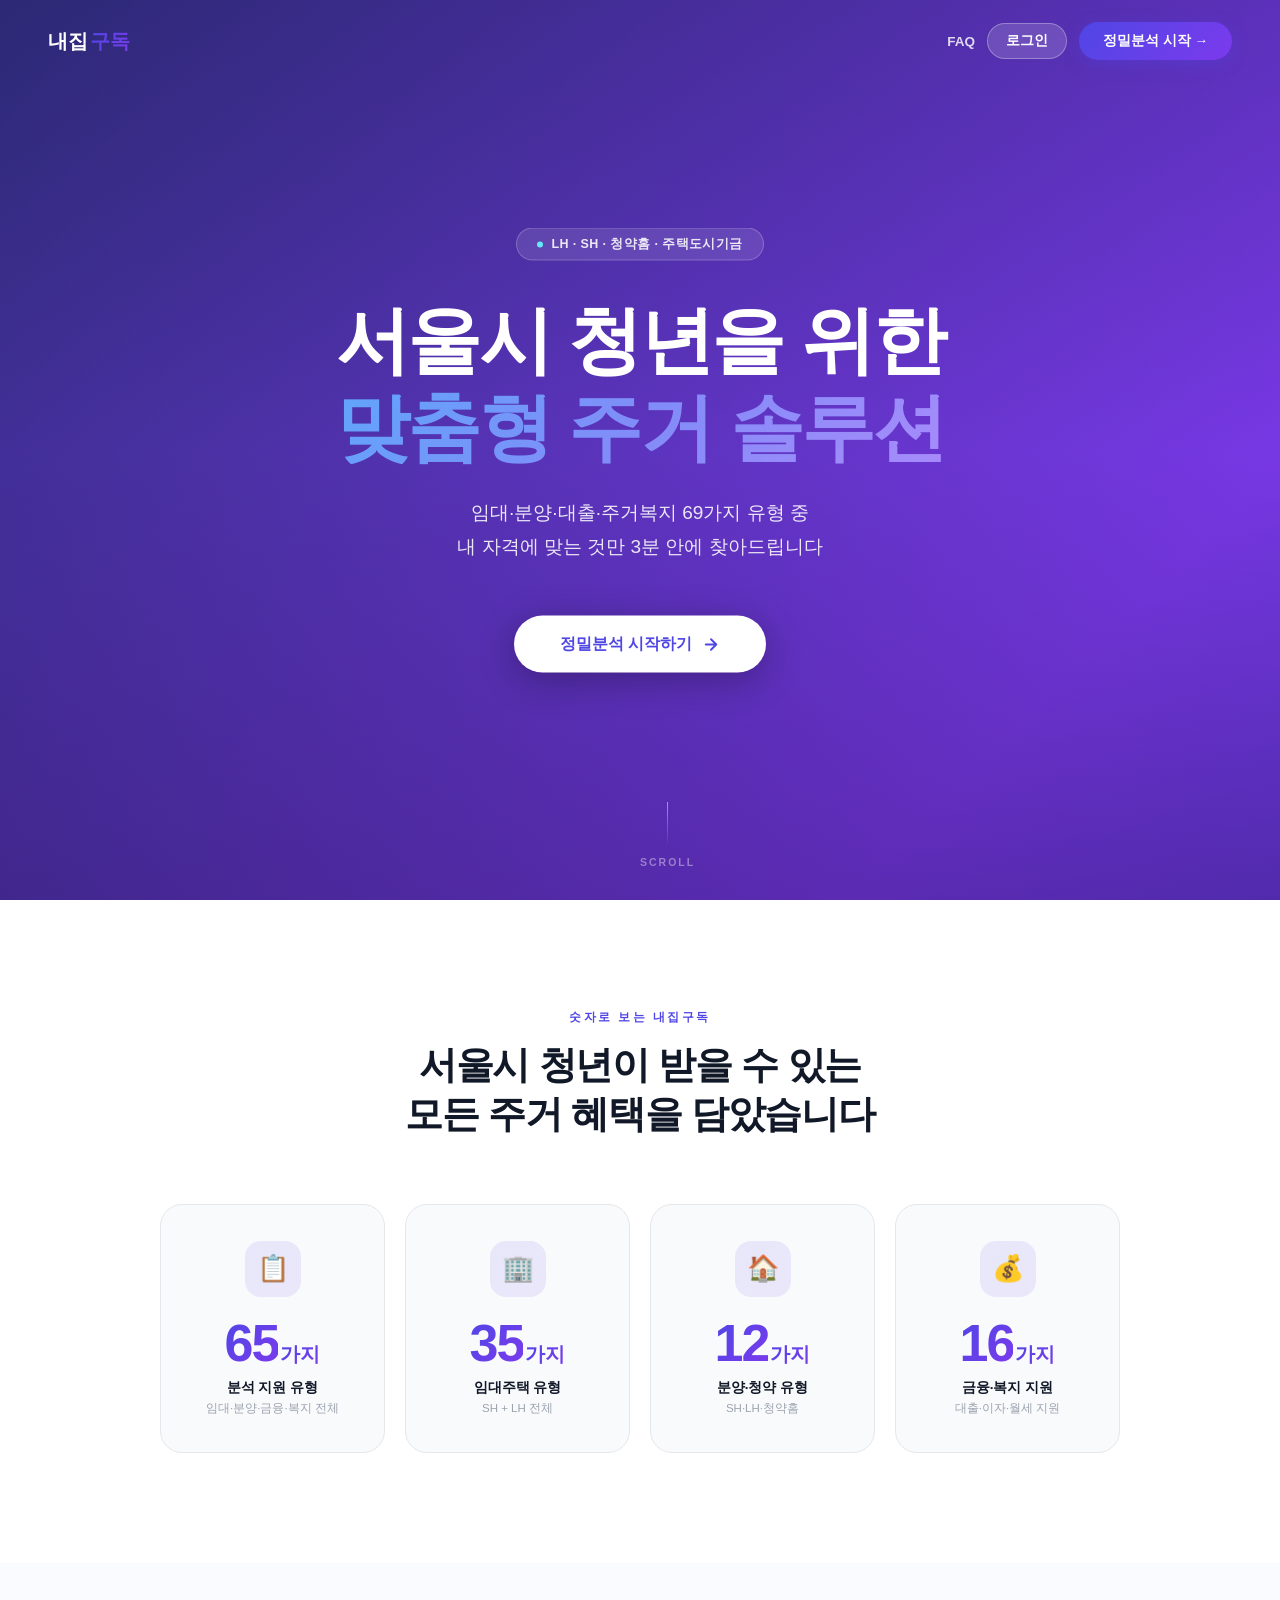
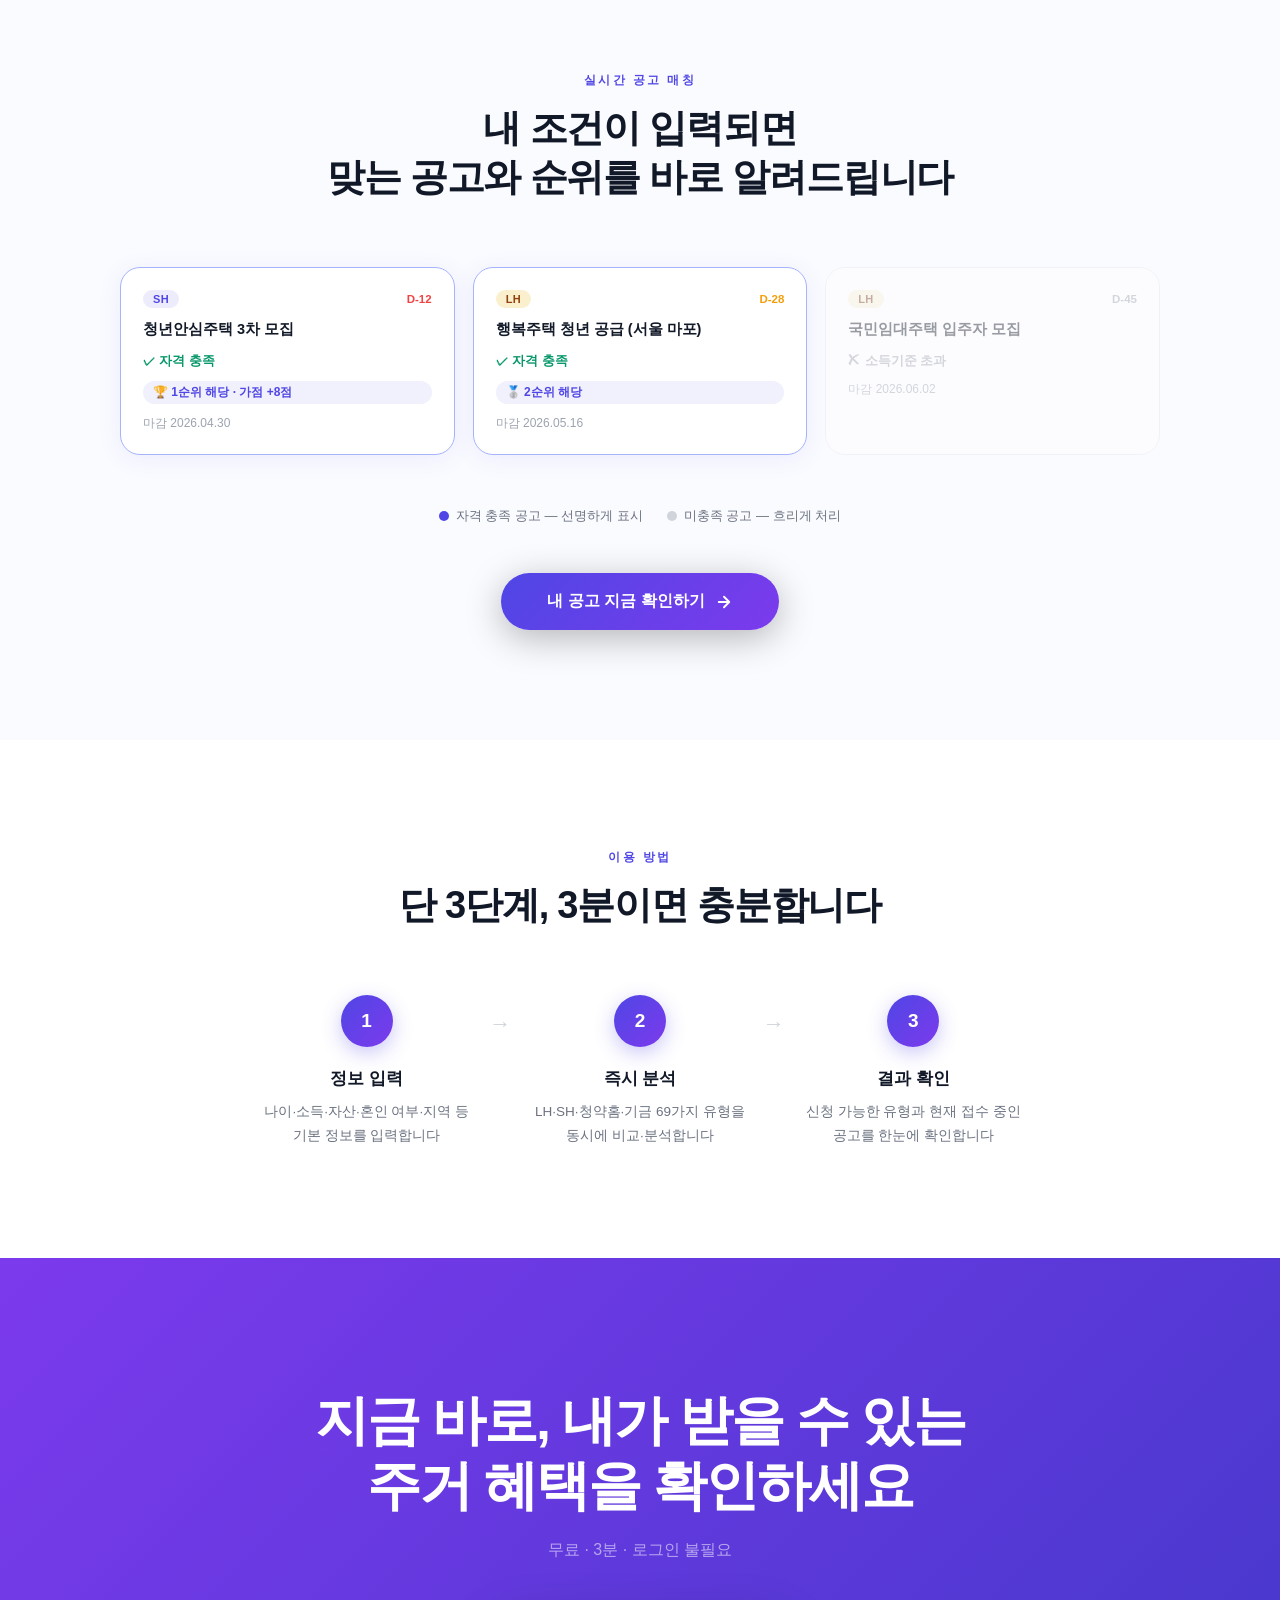
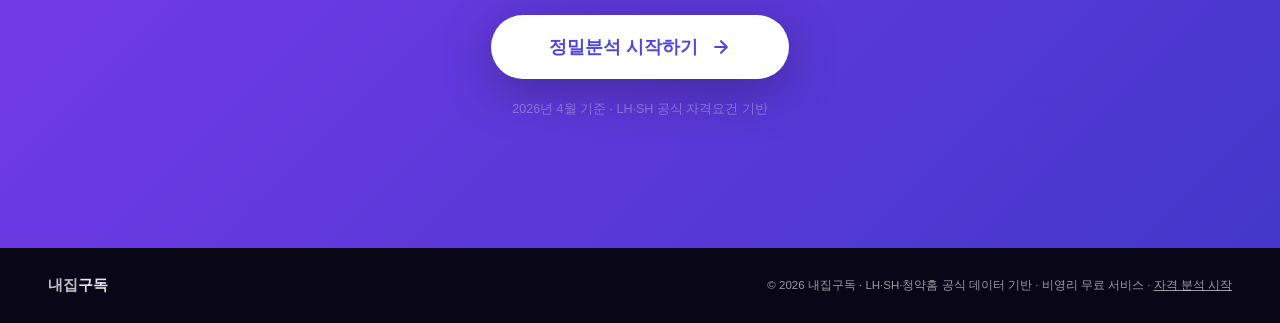
==== index.html @ df38b6e5 "fix: index.html 로그인 후 프로필 이동 제거 — 모달만 닫기 Co-Authored-By: Claude Sonnet 4.6 <noreply@anthropic.com>" ====
<!DOCTYPE html>
<html lang="ko">
<head>
<meta charset="UTF-8">
<meta name="viewport" content="width=device-width, initial-scale=1.0">

<!-- ── 기본 SEO ── -->
<title>내집구독 — 서울 청년 주거지원 통합 분석 플랫폼 | LH·SH·청약홈</title>
<meta name="description" content="서울·경기 2030 청년을 위한 주거지원 통합 플랫폼. LH·SH·청약홈·주택도시기금 임대주택·공공분양·대출·복지 69가지 유형 중 내 조건에 맞는 혜택을 3분 안에 찾아드립니다.">
<meta name="keywords" content="청년 주거지원, 서울 임대주택, LH 청약, SH 공사, 행복주택, 국민임대, 청년 전세대출, 주거복지, 공공분양, 청약홈, 주택도시기금, 서울시 청년, 2030 주거, 내집구독">
<meta name="robots" content="index, follow">
<meta name="author" content="내집구독">
<link rel="canonical" href="https://homesubscribe.org/">

<!-- ── 사이트 인증 ── -->
<meta name="google-site-verification" content="rqIhJzvhTUHAjP7r3ooQbsgmkX-qnbpNbNu55FXmaFE" />
<meta name="naver-site-verification" content="0860dc1b8c7a39784fc266b57abdaec81a8f3e7d" />

<!-- ── Open Graph (Facebook·카카오·링크 미리보기) ── -->
<meta property="og:type" content="website">
<meta property="og:site_name" content="내집구독">
<meta property="og:locale" content="ko_KR">
<meta property="og:url" content="https://homesubscribe.org/">
<meta property="og:title" content="내집구독 — 서울 청년 주거지원 통합 분석 플랫폼">
<meta property="og:description" content="LH·SH·청약홈·주택도시기금 69가지 주거혜택 중 내 자격에 맞는 것만 3분 안에. 임대주택·공공분양·전세대출·주거복지 전부 커버.">
<meta property="og:image" content="https://homesubscribe.org/assets/og-image.png">
<meta property="og:image:width" content="1200">
<meta property="og:image:height" content="630">
<meta property="og:image:alt" content="내집구독 — 서울 청년 맞춤형 주거지원 분석 플랫폼">

<!-- ── Twitter Card ── -->
<meta name="twitter:card" content="summary_large_image">
<meta name="twitter:title" content="내집구독 — 서울 청년 주거지원 통합 분석">
<meta name="twitter:description" content="LH·SH·청약홈 69가지 주거혜택 중 내 조건에 맞는 것만 3분 안에 찾아드립니다.">
<meta name="twitter:image" content="https://homesubscribe.org/assets/og-image.png">

<!-- ── 구조화 데이터 (JSON-LD) ── -->
<script type="application/ld+json">
{
  "@context": "https://schema.org",
  "@graph": [
    {
      "@type": "WebSite",
      "@id": "https://homesubscribe.org/#website",
      "url": "https://homesubscribe.org/",
      "name": "내집구독",
      "description": "서울·경기 2030 청년을 위한 주거지원 통합 분석 플랫폼",
      "inLanguage": "ko-KR",
      "potentialAction": {
        "@type": "SearchAction",
        "target": {
          "@type": "EntryPoint",
          "urlTemplate": "https://homesubscribe.org/details.html"
        },
        "query-input": "내 조건 입력"
      }
    },
    {
      "@type": "WebPage",
      "@id": "https://homesubscribe.org/#webpage",
      "url": "https://homesubscribe.org/",
      "name": "내집구독 — 서울 청년 주거지원 통합 분석 플랫폼",
      "description": "서울·경기 2030 청년을 위한 주거지원 통합 플랫폼. LH·SH·청약홈·주택도시기금 69가지 유형 중 내 조건에 맞는 혜택을 3분 안에.",
      "inLanguage": "ko-KR",
      "isPartOf": { "@id": "https://homesubscribe.org/#website" },
      "breadcrumb": {
        "@type": "BreadcrumbList",
        "itemListElement": [
          { "@type": "ListItem", "position": 1, "name": "홈", "item": "https://homesubscribe.org/" }
        ]
      }
    },
    {
      "@type": "SoftwareApplication",
      "name": "내집구독",
      "applicationCategory": "FinanceApplication",
      "operatingSystem": "Web",
      "url": "https://homesubscribe.org/",
      "description": "서울·경기 청년 맞춤형 주거지원 통합 분석 서비스. LH·SH·청약홈·주택도시기금 임대주택·공공분양·전세대출·주거복지 69가지 유형 자격 자동 판단.",
      "offers": { "@type": "Offer", "price": "0", "priceCurrency": "KRW" },
      "inLanguage": "ko-KR"
    },
    {
      "@type": "Organization",
      "@id": "https://homesubscribe.org/#organization",
      "name": "내집구독",
      "url": "https://homesubscribe.org/",
      "logo": "https://homesubscribe.org/favicon.svg",
      "description": "서울·경기 2030 청년을 위한 주거지원 통합 분석 플랫폼. LH·SH공사·청약홈·주택도시기금의 임대주택·공공분양·전세대출·주거복지 69가지 유형 자격을 무료로 분석.",
      "areaServed": [
        { "@type": "City", "name": "서울특별시" },
        { "@type": "AdministrativeArea", "name": "경기도" }
      ],
      "knowsAbout": [
        "청년 임대주택", "행복주택", "국민임대주택", "청년안심주택",
        "LH 청약", "SH 임대", "청년 전세대출", "주거복지", "공공분양",
        "청약홈", "주택도시기금", "서울시 청년 주거", "2030 주거지원"
      ],
      "sameAs": [
        "https://homesubscribe.org"
      ]
    },
    {
      "@type": "FAQPage",
      "mainEntity": [
        {
          "@type": "Question",
          "name": "내집구독은 어떤 서비스인가요?",
          "acceptedAnswer": {
            "@type": "Answer",
            "text": "내집구독(homesubscribe.org)은 서울·경기 2030 청년을 위한 주거지원 통합 분석 플랫폼입니다. LH·SH공사·청약홈·주택도시기금의 임대주택·공공분양·전세대출·주거복지 69가지 유형 중 나이·거주지·소득·자산을 입력하면 내가 신청 가능한 유형과 순위를 3분 안에 무료로 분석해 줍니다."
          }
        },
        {
          "@type": "Question",
          "name": "서울 청년이 신청할 수 있는 임대주택 종류는?",
          "acceptedAnswer": {
            "@type": "Answer",
            "text": "서울 청년이 신청할 수 있는 임대주택은 SH공사 약 15종(청년안심주택·행복주택·장기전세 등)과 LH 약 20종(행복주택·청년매입임대·국민임대·든든전세주택 등)이 있습니다. 내집구독에서 본인 조건을 입력하면 신청 가능한 유형을 자동으로 확인할 수 있습니다."
          }
        },
        {
          "@type": "Question",
          "name": "행복주택 청년 자격 조건은?",
          "acceptedAnswer": {
            "@type": "Answer",
            "text": "행복주택 청년 자격: 만 19~39세 무주택자, 소득 도시근로자 월평균소득 100% 이하(1인 458만원, 2026년 기준), 자산 총자산 2억 5,100만원·자동차 4,542만원 이하. LH는 전국 무주택자, SH는 서울 거주 필수. 대학생은 자산 1억 800만원 이하(자동차 소유 불가) 별도 기준 적용."
          }
        },
        {
          "@type": "Question",
          "name": "LH와 SH공사의 차이는 무엇인가요?",
          "acceptedAnswer": {
            "@type": "Answer",
            "text": "LH(한국토지주택공사)는 국토교통부 산하 전국 공급 기관으로 거주지 제한이 없고, SH공사(서울주택도시공사)는 서울시 산하로 서울 거주 요건이 필수입니다. LH 콜센터 1600-1004(apply.lh.or.kr), SH 콜센터 1600-3456(i-sh.co.kr)."
          }
        },
        {
          "@type": "Question",
          "name": "청년 전세대출 종류와 조건은?",
          "acceptedAnswer": {
            "@type": "Answer",
            "text": "주요 청년 전세대출: ① 청년전용 버팀목전세자금(만 19~34세, 연소득 5,000만원 이하, 최대 2억원, 연 1.5~2.1%) ② 중소기업취업청년 전월세보증금대출(중소·중견기업 재직자, 최대 1억원, 연 1.2%) ③ 청년보증부월세대출(월세 최대 70만원 지원). 신청: 주택도시기금(nhuf.molit.go.kr)."
          }
        },
        {
          "@type": "Question",
          "name": "임대주택 소득 기준은 어떻게 되나요?",
          "acceptedAnswer": {
            "@type": "Answer",
            "text": "2026년 도시근로자 월평균소득 100% 기준: 1인 458만원, 2인 645만원, 3인 817만원, 4인 880만원. 행복주택 청년은 100% 이하, 국민임대 1순위는 70%(1인 321만원) 이하. 통합공공임대는 기준 중위소득 적용(1인 256만원, 2인 420만원)."
          }
        }
      ]
    }
  ]
}
</script>

<link rel="icon" type="image/svg+xml" href="favicon.svg">
<!-- ── 성능 힌트 ── -->
<link rel="preload" as="video" href="assets/videos/hero_mobile.mp4" type="video/mp4">
<link rel="prefetch" href="./details.html">
<style>
*, *::before, *::after { box-sizing: border-box; margin: 0; padding: 0; }
:root {
  --primary: #4f46e5;
  --purple: #7c3aed;
  --text: #111827;
  --text2: #6b7280;
  --text3: #9ca3af;
  --bg: #ffffff;
  --bg2: #f8fafc;
  --border: #e5e7eb;
}
html { scroll-behavior: smooth; }
body {
  font-family: 'Apple SD Gothic Neo', -apple-system, 'Noto Sans KR', sans-serif;
  color: var(--text);
  background: var(--bg);
  overflow-x: hidden;
}

/* ══ NAV ══ */
#nav {
  position: fixed; top: 0; left: 0; right: 0; z-index: 100;
  display: flex; justify-content: space-between; align-items: center;
  padding: 22px 48px;
  transition: background .35s, box-shadow .35s;
}
#nav.scrolled {
  background: rgba(255,255,255,.93);
  backdrop-filter: blur(18px);
  box-shadow: 0 1px 0 rgba(0,0,0,.07);
}
.nav-logo {
  font-size: 20px; font-weight: 900; text-decoration: none;
  display: flex; align-items: center; gap: 2px;
  transition: color .35s;
}
#nav:not(.scrolled) .nav-logo { color: #fff; }
#nav.scrolled .nav-logo { color: var(--text); }
.nav-logo em {
  font-style: normal;
  background: linear-gradient(135deg, var(--primary), var(--purple));
  -webkit-background-clip: text; background-clip: text; -webkit-text-fill-color: transparent;
}
.nav-cta {
  padding: 10px 24px;
  background: linear-gradient(135deg, var(--primary), var(--purple));
  color: #fff; border-radius: 100px;
  font-size: 13.5px; font-weight: 700; text-decoration: none;
  transition: opacity .2s, transform .2s;
  box-shadow: 0 4px 16px rgba(79,70,229,.35);
}
.nav-cta:hover { opacity: .88; transform: translateY(-1px); }
#nav:not(.scrolled) #nav-faq { color: rgba(255,255,255,.82); }
#nav:not(.scrolled) #nav-faq:hover { color: #fff; }
#nav.scrolled #nav-faq { color: var(--text2); }
#nav.scrolled #nav-faq:hover { color: var(--primary); }
#nav.scrolled #nav-auth-btn,
#nav.scrolled #nav-profile-link {
  background: #ede9fe !important; color: #4f46e5 !important;
  border-color: transparent !important;
}
@media(max-width:640px) { #nav { padding: 16px 20px; } #nav-faq { display: none; } }

/* ══ S1 HERO ══ */
#hero {
  position: relative;
  height: 100vh;
  overflow: hidden;
}
.hero-bg {
  position: absolute; inset: 0; z-index: 0;
  background: linear-gradient(-45deg, #0f0c29, #302b63, #1e1b4b, #4338ca, #7c3aed, #312e81);
  background-size: 400% 400%;
  animation: gradMove 16s ease infinite;
}
@keyframes gradMove {
  0%   { background-position: 0% 50%; }
  50%  { background-position: 100% 50%; }
  100% { background-position: 0% 50%; }
}
.hero-video {
  position: absolute; inset: 0; z-index: 1;
  width: 100%; height: 100%; object-fit: cover;
  opacity: 0.88;
}
.hero-overlay {
  position: absolute; inset: 0; z-index: 2;
  background: linear-gradient(to bottom,
    rgba(6,4,28,.12) 0%,
    rgba(6,4,28,.04) 50%,
    rgba(6,4,28,.28) 100%);
}
.hero-content {
  position: absolute;
  top: 50%; left: 50%;
  transform: translate(-50%, -50%);
  z-index: 3;
  max-width: 880px; width: 100%; padding: 0 24px;
  text-align: center;
}
.hero-eyebrow {
  display: inline-flex; align-items: center; gap: 8px;
  padding: 7px 20px; margin-bottom: 36px;
  background: rgba(255,255,255,.11);
  border: 1px solid rgba(255,255,255,.22);
  border-radius: 100px;
  font-size: 12.5px; font-weight: 700;
  color: rgba(255,255,255,.88); letter-spacing: .4px;
  animation: fadeUp .65s ease .2s both;
}
.eyebrow-dot {
  width: 6px; height: 6px; border-radius: 50%; background: #67e8f9;
  animation: dotPulse 2s ease-in-out infinite;
}
@keyframes dotPulse {
  0%,100%{opacity:1;transform:scale(1)} 50%{opacity:.35;transform:scale(.55)}
}
.hero-title {
  font-size: clamp(38px, 6.5vw, 74px);
  font-weight: 900; letter-spacing: -2.5px; line-height: 1.18;
  color: #fff; margin-bottom: 24px;
  word-break: keep-all;
}
.hero-title .hl {
  background: linear-gradient(135deg, #60a5fa, #818cf8, #a78bfa);
  -webkit-background-clip: text; background-clip: text; -webkit-text-fill-color: transparent;
}
.hero-sub {
  font-size: clamp(15px, 2vw, 19px);
  color: rgba(255,255,255,.88); line-height: 1.8;
  margin-bottom: 52px; word-break: keep-all;
  width: 100%; text-align: center;
}
.hero-btns {
  display: flex; align-items: center; justify-content: center; gap: 14px; flex-wrap: wrap;
}
.hero-eyebrow { animation: fadeUp .65s ease .1s both; }
.hero-title   { animation: fadeUp .8s ease .3s both; }
.hero-sub     { animation: fadeUp .8s ease .55s both; }
.hero-btns    { animation: fadeUp .7s ease .8s both; }
.hero-btn-main {
  display: inline-flex; align-items: center; gap: 10px;
  padding: 18px 46px;
  background: #fff; color: var(--primary);
  font-size: 16px; font-weight: 800;
  border-radius: 100px; text-decoration: none;
  box-shadow: 0 8px 36px rgba(0,0,0,.28);
  transition: transform .22s, box-shadow .22s;
}
.hero-btn-main:hover { transform: translateY(-3px); box-shadow: 0 18px 52px rgba(0,0,0,.32); }
.hero-btn-main svg { transition: transform .22s; }
.hero-btn-main:hover svg { transform: translateX(4px); }
.hero-scroll-hint {
  position: absolute; bottom: 32px; left: 50%; transform: translateX(-50%);
  display: flex; flex-direction: column; align-items: center; gap: 10px;
  z-index: 3; color: rgba(255,255,255,.4);
  font-size: 10.5px; font-weight: 700; letter-spacing: 2px; text-transform: uppercase;
  animation: fadeUp .6s ease 1.3s both;
}
.scroll-bar {
  width: 1.5px; height: 44px;
  background: linear-gradient(to bottom, rgba(255,255,255,.5), transparent);
  animation: scrollAnim 2.2s ease-in-out infinite;
}
@keyframes scrollAnim {
  0%,100%{transform:scaleY(0);transform-origin:top;opacity:0}
  30%{opacity:1}
  70%{transform:scaleY(1);transform-origin:top}
  100%{transform:scaleY(0);transform-origin:bottom}
}
@keyframes fadeUp {
  from { opacity: 0; transform: translateY(26px); }
  to   { opacity: 1; transform: translateY(0); }
}

/* ══ S2 STATS ══ */
#stats {
  padding: 110px 24px;
  background: var(--bg);
  text-align: center;
}
.sec-eyebrow {
  font-size: 11.5px; font-weight: 800; letter-spacing: 2.5px;
  text-transform: uppercase; color: var(--primary); margin-bottom: 16px;
}
.sec-title {
  font-size: clamp(24px, 3.5vw, 38px);
  font-weight: 900; letter-spacing: -1.2px;
  color: var(--text); line-height: 1.3;
  margin-bottom: 64px; word-break: keep-all;
}
.stats-grid {
  display: grid; grid-template-columns: repeat(4, 1fr);
  gap: 20px; max-width: 960px; margin: 0 auto;
}
@media(max-width:760px) { .stats-grid { grid-template-columns: repeat(2,1fr); } }
@media(max-width:400px) { .stats-grid { grid-template-columns: 1fr; } }
.stat-card {
  background: var(--bg2); border: 1.5px solid var(--border);
  border-radius: 22px; padding: 36px 20px;
  transition: transform .22s, box-shadow .22s, border-color .22s;
}
.stat-icon {
  width: 56px; height: 56px; border-radius: 16px; margin: 0 auto 20px;
  display: flex; align-items: center; justify-content: center;
  font-size: 26px;
  background: linear-gradient(135deg, rgba(79,70,229,.1), rgba(124,58,237,.1));
}
.stat-card:hover {
  transform: translateY(-5px);
  box-shadow: 0 14px 44px rgba(79,70,229,.12);
  border-color: #a5b4fc;
}
.stat-num {
  display: flex; align-items: baseline; justify-content: center; gap: 2px;
  margin-bottom: 10px;
}
.count-val {
  font-size: 52px; font-weight: 900; letter-spacing: -2px; line-height: 1;
  background: linear-gradient(135deg, var(--primary), var(--purple));
  -webkit-background-clip: text; background-clip: text; -webkit-text-fill-color: transparent;
}
.count-unit {
  font-size: 20px; font-weight: 900;
  background: linear-gradient(135deg, var(--primary), var(--purple));
  -webkit-background-clip: text; background-clip: text; -webkit-text-fill-color: transparent;
}
.stat-label { font-size: 13.5px; font-weight: 700; color: var(--text); margin-bottom: 4px; }
.stat-sub { font-size: 11.5px; color: var(--text3); }

/* ══ S3 FEATURES ══ */
#features {
  padding: 110px 24px;
  background: #fafbff;
}
.sec-inner { max-width: 1040px; margin: 0 auto; }
.sec-header { text-align: center; margin-bottom: 64px; }
/* ══ S3 공고매칭 ══ */
.match-grid {
  display: grid; grid-template-columns: repeat(3,1fr);
  gap: 18px; max-width: 1040px; margin: 0 auto 52px;
}
@media(max-width:860px) { .match-grid { grid-template-columns: repeat(2,1fr); } }
@media(max-width:520px) { .match-grid { grid-template-columns: 1fr; } }
.match-card {
  background: #fff; border: 1.5px solid var(--border);
  border-radius: 20px; padding: 22px;
  display: flex; flex-direction: column; gap: 11px;
  transition: transform .22s, box-shadow .22s;
}
.match-card.eligible {
  border-color: #a5b4fc;
  box-shadow: 0 4px 24px rgba(79,70,229,.08);
}
.match-card.ineligible {
  opacity: 0.42; filter: grayscale(0.3);
}
.match-head {
  display: flex; align-items: center; justify-content: space-between;
}
.match-inst {
  font-size: 11px; font-weight: 800; padding: 3px 10px;
  border-radius: 100px; letter-spacing: .3px;
}
.inst-sh { background: rgba(79,70,229,.1); color: var(--primary); }
.inst-lh { background: rgba(234,179,8,.2); color: #92400e; }
.match-dday {
  font-size: 11.5px; font-weight: 700; color: #ef4444;
}
.match-title {
  font-size: 14.5px; font-weight: 700; color: var(--text);
  line-height: 1.5; word-break: keep-all;
}
.match-result {
  display: flex; align-items: center; gap: 6px;
  font-size: 12.5px; font-weight: 700; margin-top: 2px;
}
.match-result.ok  { color: #059669; }
.match-result.no  { color: #9ca3af; }
.match-rank {
  display: inline-flex; align-items: center; gap: 5px;
  font-size: 12px; font-weight: 700;
  background: rgba(79,70,229,.08); color: var(--primary);
  border-radius: 100px; padding: 3px 10px;
}
.match-date { font-size: 12px; color: var(--text3); }
.match-caption {
  max-width: 1040px; margin: 0 auto 48px;
  display: flex; gap: 24px; justify-content: center; flex-wrap: wrap;
}
.match-caption-item {
  display: flex; align-items: center; gap: 7px;
  font-size: 13px; color: var(--text2);
}
.cap-dot { width: 10px; height: 10px; border-radius: 50%; }

/* ══ S4 HOW ══ */
#how { padding: 110px 24px; background: var(--bg); }
.how-steps {
  display: grid; grid-template-columns: repeat(3,1fr);
  gap: 0; max-width: 820px; margin: 0 auto;
}
@media(max-width:600px) { .how-steps { grid-template-columns: 1fr; gap: 36px; } }
.how-step { text-align: center; padding: 0 28px; position: relative; }
.how-step:not(:last-child)::after {
  content: '→'; position: absolute; right: -8px; top: 16px;
  font-size: 22px; color: #d1d5db;
}
@media(max-width:600px) { .how-step::after { display: none; } }
.how-num {
  width: 52px; height: 52px; border-radius: 50%;
  background: linear-gradient(135deg, var(--primary), var(--purple));
  color: #fff; font-size: 19px; font-weight: 900;
  display: flex; align-items: center; justify-content: center;
  margin: 0 auto 20px;
  box-shadow: 0 6px 20px rgba(79,70,229,.3);
}
.how-title { font-size: 17px; font-weight: 800; color: var(--text); margin-bottom: 10px; }
.how-desc { font-size: 13.5px; color: var(--text2); line-height: 1.8; word-break: keep-all; }

/* ══ S5 CTA ══ */
#cta {
  padding: 130px 24px;
  background: linear-gradient(-45deg, #0f0c29, #302b63, #4338ca, #7c3aed);
  background-size: 300% 300%;
  animation: gradMove 12s ease infinite;
  text-align: center;
}
.cta-title {
  font-size: clamp(28px, 5vw, 54px);
  font-weight: 900; letter-spacing: -2px; line-height: 1.2;
  color: #fff; margin-bottom: 18px; word-break: keep-all;
}
.cta-sub {
  font-size: 16px; color: rgba(255,255,255,.55);
  margin-bottom: 52px; line-height: 1.7;
}
.cta-btn {
  display: inline-flex; align-items: center; gap: 12px;
  padding: 20px 58px;
  background: #fff; color: var(--primary);
  font-size: 18px; font-weight: 800;
  border-radius: 100px; text-decoration: none;
  box-shadow: 0 12px 52px rgba(0,0,0,.28);
  transition: transform .22s, box-shadow .22s;
}
.cta-btn:hover { transform: translateY(-4px); box-shadow: 0 22px 68px rgba(0,0,0,.32); }
.cta-btn svg { transition: transform .22s; }
.cta-btn:hover svg { transform: translateX(4px); }
.cta-note { margin-top: 22px; font-size: 12.5px; color: rgba(255,255,255,.3); }

/* ══ FOOTER ══ */
#footer {
  padding: 28px 48px;
  background: #080617;
  display: flex; justify-content: space-between; align-items: center;
  flex-wrap: wrap; gap: 10px;
}
@media(max-width:640px) { #footer { padding: 24px 20px; flex-direction: column; align-items: flex-start; } }
.footer-logo { font-size: 15px; font-weight: 900; color: rgba(255,255,255,.75); }
.footer-logo em { font-style: normal; color: rgba(255,255,255,.9); }
.footer-note { font-size: 11.5px; color: rgba(255,255,255,.6); }

/* ══ SCROLL ANIMATION ══ */
.anim {
  opacity: 0; transform: translateY(30px);
  transition: opacity .75s ease, transform .75s ease;
}
.anim.d1 { transition-delay: .08s; }
.anim.d2 { transition-delay: .18s; }
.anim.d3 { transition-delay: .28s; }
.anim.d4 { transition-delay: .38s; }
.anim.show { opacity: 1; transform: translateY(0); }
</style>
<!-- ── Google Analytics ── -->
<script async src="https://www.googletagmanager.com/gtag/js?id=G-F0C83JFCH3"></script>
<script>
  window.dataLayer = window.dataLayer || [];
  function gtag(){dataLayer.push(arguments);}
  gtag('js', new Date());
  gtag('config', 'G-F0C83JFCH3');
</script>
</head>
<body>

<!-- NJG Auth (인라인) -->
<script>
(function(){
const SB_URL='https://ajgurlfgifvicvxsxzqh.supabase.co';
const SB_KEY='sb_publishable_VWYME33r2PPoiBgyA5Zsxw_6bW7Hh_5';
const SESSION_KEY='njg_auth_session';
function _saveSession(s){if(s)localStorage.setItem(SESSION_KEY,JSON.stringify(s));else localStorage.removeItem(SESSION_KEY);}
function _loadSession(){try{return JSON.parse(localStorage.getItem(SESSION_KEY));}catch{return null;}}
function _headers(token){const h={'Content-Type':'application/json','apikey':SB_KEY};h['Authorization']='Bearer '+(token||SB_KEY);return h;}
const _listeners=[];
function _notify(user){_listeners.forEach(fn=>{try{fn('SIGNED_'+(user?'IN':'OUT'),user);}catch(e){}});}
async function _refreshToken(refresh_token){
  try{
    const res=await fetch(`${SB_URL}/auth/v1/token?grant_type=refresh_token`,{method:'POST',headers:_headers(),body:JSON.stringify({refresh_token})});
    if(!res.ok){_saveSession(null);return null;}
    const data=await res.json();
    const session={...data,expires_at:Math.floor(Date.now()/1000)+(data.expires_in||3600)};
    _saveSession(session);return session;
  }catch{_saveSession(null);return null;}
}
async function authGetUser(){
  let session=_loadSession();
  if(!session?.access_token)return null;
  const now=Math.floor(Date.now()/1000);
  if(session.expires_at&&session.expires_at-60<now){
    if(session.refresh_token){session=await _refreshToken(session.refresh_token);if(!session)return null;}
    else{_saveSession(null);return null;}
  }
  return session.user||null;
}
async function authSignUp(email,password){
  const res=await fetch(`${SB_URL}/auth/v1/signup`,{method:'POST',headers:_headers(),body:JSON.stringify({email,password,options:{emailRedirectTo:'https://homesubscribe.org/profile.html'}})});
  const data=await res.json();
  if(!res.ok)throw new Error(data.msg||data.message||'회원가입 실패');
  if(data.access_token){const session={...data,expires_at:Math.floor(Date.now()/1000)+(data.expires_in||3600)};_saveSession(session);_notify(session.user);}
  return data;
}
async function authSignIn(email,password){
  const res=await fetch(`${SB_URL}/auth/v1/token?grant_type=password`,{method:'POST',headers:_headers(),body:JSON.stringify({email,password})});
  const data=await res.json();
  if(!res.ok)throw new Error(data.error_description||data.msg||'로그인 실패');
  const session={...data,expires_at:Math.floor(Date.now()/1000)+(data.expires_in||3600)};
  _saveSession(session);_notify(session.user);return data;
}
async function authSignOut(){
  const session=_loadSession();
  if(session?.access_token){await fetch(`${SB_URL}/auth/v1/logout`,{method:'POST',headers:_headers(session.access_token)}).catch(()=>{});}
  _saveSession(null);_notify(null);
}
function authOnChange(callback){
  _listeners.push(callback);
  authGetUser().then(user=>{try{callback('INITIAL_SESSION',user);}catch(e){}});
}
async function saveConditions(conditions){
  const user=await authGetUser();if(!user)return null;
  const session=_loadSession();
  const res=await fetch(`${SB_URL}/rest/v1/user_conditions?on_conflict=user_id`,{method:'POST',headers:{..._headers(session.access_token),'Prefer':'resolution=merge-duplicates,return=representation'},body:JSON.stringify({user_id:user.id,conditions})});
  if(!res.ok){const e=await res.json();throw new Error(e.message||'저장 실패');}
  return await res.json();
}
async function loadConditions(){
  const user=await authGetUser();if(!user)return null;
  const session=_loadSession();
  const res=await fetch(`${SB_URL}/rest/v1/user_conditions?user_id=eq.${user.id}&select=conditions,updated_at&limit=1`,{headers:_headers(session.access_token)});
  if(!res.ok)return null;
  const data=await res.json();return data[0]||null;
}
window.NJG_AUTH={getUser:authGetUser,signUp:authSignUp,signIn:authSignIn,signOut:authSignOut,onChange:authOnChange,saveConditions,loadConditions};
})();
</script>

<!-- NAV -->
<nav id="nav" aria-label="주요 메뉴">
  <a href="#" class="nav-logo" aria-label="내집구독 홈">내집<em>구독</em></a>
  <div style="display:flex;align-items:center;gap:12px;">
    <a href="./faq.html" style="font-size:13.5px;font-weight:600;text-decoration:none;transition:color .35s;" id="nav-faq">FAQ</a>
    <button id="nav-auth-btn" onclick="openAuthModal()" style="display:none;padding:8px 18px;border:none;border-radius:100px;font-size:13.5px;font-weight:700;cursor:pointer;transition:all .2s;background:rgba(255,255,255,.15);color:#fff;border:1px solid rgba(255,255,255,.3);">로그인</button>
    <a id="nav-profile-link" href="./profile.html" style="display:none;padding:8px 18px;border-radius:100px;font-size:13.5px;font-weight:700;text-decoration:none;background:rgba(255,255,255,.15);color:#fff;border:1px solid rgba(255,255,255,.3);transition:all .2s;">내 프로필</a>
    <a href="./details.html" class="nav-cta">정밀분석 시작 →</a>
  </div>
</nav>
<script>
(async function(){
  const user = await NJG_AUTH.getUser();
  const loginBtn   = document.getElementById('nav-auth-btn');
  const profileBtn = document.getElementById('nav-profile-link');
  if (user) {
    profileBtn.style.display = '';
  } else {
    loginBtn.style.display = '';
  }
  NJG_AUTH.onChange((e, u) => {
    profileBtn.style.display = u ? '' : 'none';
    loginBtn.style.display   = u ? 'none' : '';
  });
})();
</script>

<main id="main-content">

<!-- ══ S1 HERO ══ -->
<section id="hero" aria-labelledby="hero-heading">
  <div class="hero-bg"></div>

  <video class="hero-video" autoplay muted loop playsinline preload="auto" id="hero-video">
    <source src="assets/videos/hero_mobile.mp4" type="video/mp4">
  </video>

  <div class="hero-overlay"></div>

  <div class="hero-content">
    <div class="hero-eyebrow">
      <span class="eyebrow-dot"></span>
      LH · SH · 청약홈 · 주택도시기금
    </div>

    <h1 class="hero-title" id="hero-heading">
      서울시 청년을 위한<br>
      <span class="hl">맞춤형 주거 솔루션</span>
    </h1>

    <p class="hero-sub">
      임대·분양·대출·주거복지 69가지 유형 중<br>
      내 자격에 맞는 것만 3분 안에 찾아드립니다
    </p>

    <div class="hero-btns">
      <a href="./details.html" class="hero-btn-main">
        정밀분석 시작하기
        <svg width="18" height="18" viewBox="0 0 24 24" fill="none" stroke="currentColor" stroke-width="2.5" stroke-linecap="round" stroke-linejoin="round"><path d="M5 12h14M12 5l7 7-7 7"/></svg>
      </a>
    </div>
  </div>

<div class="hero-scroll-hint">
    <div class="scroll-bar"></div>
    <span>scroll</span>
  </div>
</section>

<!-- ══ S2 STATS ══ -->
<section id="stats" aria-labelledby="stats-heading">
  <div class="sec-eyebrow anim">숫자로 보는 내집구독</div>
  <h2 class="sec-title anim d1" id="stats-heading">서울시 청년이 받을 수 있는<br>모든 주거 혜택을 담았습니다</h2>
  <div class="stats-grid">
    <div class="stat-card anim d1" data-target="69">
      <div class="stat-icon">📋</div>
      <div class="stat-num">
        <span class="count-val">0</span><span class="count-unit">가지</span>
      </div>
      <div class="stat-label">분석 지원 유형</div>
      <div class="stat-sub">임대·분양·금융·복지 전체</div>
    </div>
    <div class="stat-card anim d2" data-target="38">
      <div class="stat-icon">🏢</div>
      <div class="stat-num">
        <span class="count-val">0</span><span class="count-unit">가지</span>
      </div>
      <div class="stat-label">임대주택 유형</div>
      <div class="stat-sub">SH + LH 전체</div>
    </div>
    <div class="stat-card anim d3" data-target="13">
      <div class="stat-icon">🏠</div>
      <div class="stat-num">
        <span class="count-val">0</span><span class="count-unit">가지</span>
      </div>
      <div class="stat-label">분양·청약 유형</div>
      <div class="stat-sub">SH·LH·청약홈</div>
    </div>
    <div class="stat-card anim d4" data-target="18">
      <div class="stat-icon">💰</div>
      <div class="stat-num">
        <span class="count-val">0</span><span class="count-unit">가지</span>
      </div>
      <div class="stat-label">금융·복지 지원</div>
      <div class="stat-sub">대출·이자·월세 지원</div>
    </div>
  </div>
</section>

<!-- ══ S3 공고매칭 ══ -->
<section id="features" aria-labelledby="features-heading">
  <div class="sec-inner">
    <div class="sec-header">
      <div class="sec-eyebrow anim">실시간 공고 매칭</div>
      <h2 class="sec-title anim d1" id="features-heading">내 조건이 입력되면<br>맞는 공고와 순위를 바로 알려드립니다</h2>
    </div>

    <div class="match-grid anim d1">
      <!-- 자격 O -->
      <div class="match-card eligible">
        <div class="match-head">
          <span class="match-inst inst-sh">SH</span>
          <span class="match-dday">D-12</span>
        </div>
        <div class="match-title">청년안심주택 3차 모집</div>
        <div class="match-result ok">✓ 자격 충족</div>
        <div class="match-rank">🏆 1순위 해당 · 가점 +8점</div>
        <div class="match-date">마감 2026.04.30</div>
      </div>

      <!-- 자격 O -->
      <div class="match-card eligible">
        <div class="match-head">
          <span class="match-inst inst-lh">LH</span>
          <span class="match-dday" style="color:#f59e0b;">D-28</span>
        </div>
        <div class="match-title">행복주택 청년 공급 (서울 마포)</div>
        <div class="match-result ok">✓ 자격 충족</div>
        <div class="match-rank">🥈 2순위 해당</div>
        <div class="match-date">마감 2026.05.16</div>
      </div>

      <!-- 자격 X -->
      <div class="match-card ineligible">
        <div class="match-head">
          <span class="match-inst inst-lh">LH</span>
          <span class="match-dday" style="color:#9ca3af;">D-45</span>
        </div>
        <div class="match-title">국민임대주택 입주자 모집</div>
        <div class="match-result no">✗ 소득기준 초과</div>
        <div class="match-date">마감 2026.06.02</div>
      </div>
    </div>

    <div class="match-caption anim d2">
      <div class="match-caption-item">
        <span class="cap-dot" style="background:#4f46e5;"></span>자격 충족 공고 — 선명하게 표시
      </div>
      <div class="match-caption-item">
        <span class="cap-dot" style="background:#d1d5db;"></span>미충족 공고 — 흐리게 처리
      </div>
    </div>

    <div style="text-align:center;">
      <a href="./details.html" class="hero-btn-main" style="display:inline-flex;background:linear-gradient(135deg,var(--primary),var(--purple));color:#fff;">
        내 공고 지금 확인하기
        <svg width="18" height="18" viewBox="0 0 24 24" fill="none" stroke="currentColor" stroke-width="2.5" stroke-linecap="round" stroke-linejoin="round"><path d="M5 12h14M12 5l7 7-7 7"/></svg>
      </a>
    </div>
  </div>
</section>

<!-- ══ S4 HOW ══ -->
<section id="how" aria-labelledby="how-heading">
  <div class="sec-inner">
    <div class="sec-header">
      <div class="sec-eyebrow anim">이용 방법</div>
      <h2 class="sec-title anim d1" id="how-heading">단 3단계, 3분이면 충분합니다</h2>
    </div>
    <div class="how-steps">
      <div class="how-step anim">
        <div class="how-num">1</div>
        <div class="how-title">정보 입력</div>
        <div class="how-desc">나이·소득·자산·혼인 여부·지역 등 기본 정보를 입력합니다</div>
      </div>
      <div class="how-step anim d1">
        <div class="how-num">2</div>
        <div class="how-title">즉시 분석</div>
        <div class="how-desc">LH·SH·청약홈·기금 69가지 유형을 동시에 비교·분석합니다</div>
      </div>
      <div class="how-step anim d2">
        <div class="how-num">3</div>
        <div class="how-title">결과 확인</div>
        <div class="how-desc">신청 가능한 유형과 현재 접수 중인 공고를 한눈에 확인합니다</div>
      </div>
    </div>
  </div>
</section>

<!-- ══ S5 CTA ══ -->
<section id="cta" aria-label="서비스 시작">
  <h2 class="cta-title anim">지금 바로, 내가 받을 수 있는<br>주거 혜택을 확인하세요</h2>
  <p class="cta-sub anim d1">무료 · 3분 · 로그인 불필요</p>
  <div class="anim d2">
    <a href="./details.html" class="cta-btn">
      정밀분석 시작하기
      <svg width="20" height="20" viewBox="0 0 24 24" fill="none" stroke="currentColor" stroke-width="2.5" stroke-linecap="round" stroke-linejoin="round"><path d="M5 12h14M12 5l7 7-7 7"/></svg>
    </a>
  </div>
  <p class="cta-note anim d3">2026년 4월 기준 · LH·SH 공식 자격요건 기반</p>
</section>

</main><!-- /#main-content -->

<!-- FOOTER -->
<footer id="footer" aria-label="사이트 정보">
  <div class="footer-logo">내집<em>구독</em></div>
  <div class="footer-note">© 2026 내집구독 · LH·SH·청약홈 공식 데이터 기반 · 비영리 무료 서비스 · <a href="./details.html" style="color:inherit;text-decoration:underline;">자격 분석 시작</a></div>
</footer>

<script>
(function(){
'use strict';

/* 파티클 */
(function spawnParticles(){
  const hero = document.getElementById('hero');
  const sizes = [32,48,72,100,140,180];
  for(let i=0;i<14;i++){
    const el = document.createElement('div');
    el.className = 'hero-particle';
    const s = sizes[Math.floor(Math.random()*sizes.length)];
    el.style.cssText = [
      `width:${s}px`,`height:${s}px`,
      `left:${Math.random()*100}%`,
      `bottom:-${s}px`,
      `animation-duration:${14+Math.random()*22}s`,
      `animation-delay:${Math.random()*14}s`,
    ].join(';');
    hero.appendChild(el);
  }
})();

/* 네비 스크롤 */
const nav = document.getElementById('nav');
window.addEventListener('scroll', ()=>{
  nav.classList.toggle('scrolled', window.scrollY > 64);
}, {passive:true});

/* 스크롤 진입 애니메이션 */
const io = new IntersectionObserver(entries=>{
  entries.forEach(e=>{ if(e.isIntersecting) e.target.classList.add('show'); });
}, {threshold:0.12});
document.querySelectorAll('.anim').forEach(el=>io.observe(el));

/* 카운트업 (easeOutExpo) */
function countUp(el, target){
  const dur = 1800, t0 = performance.now();
  (function tick(now){
    const p = Math.min((now-t0)/dur, 1);
    const e = p===1 ? 1 : 1-Math.pow(2,-10*p);
    el.textContent = Math.floor(e*target);
    if(p<1) requestAnimationFrame(tick);
    else el.textContent = target;
  })(t0);
}
const cio = new IntersectionObserver(entries=>{
  entries.forEach(e=>{
    if(e.isIntersecting){
      const target = +e.target.dataset.target;
      const valEl  = e.target.querySelector('.count-val');
      if(valEl) countUp(valEl, target);
      cio.unobserve(e.target);
    }
  });
},{threshold:0.3});
document.querySelectorAll('[data-target]').forEach(el=>cio.observe(el));

})();
</script>

<!-- ── Auth Modal ── -->
<style>
.auth-overlay{display:none;position:fixed;inset:0;z-index:9000;background:rgba(0,0,0,.45);backdrop-filter:blur(4px);align-items:center;justify-content:center;}
.auth-overlay.open{display:flex;}
.auth-modal{background:#fff;border-radius:20px;padding:2rem 2rem 1.75rem;width:100%;max-width:400px;box-shadow:0 20px 60px rgba(0,0,0,.18);animation:authSlideUp .25s ease;}
@keyframes authSlideUp{from{transform:translateY(24px);opacity:0;}to{transform:translateY(0);opacity:1;}}
.auth-modal h2{font-size:1.25rem;font-weight:800;margin-bottom:.25rem;color:#111;}
.auth-modal p.auth-sub{font-size:.85rem;color:#6b7280;margin-bottom:1.5rem;}
.auth-modal .fg{margin-bottom:1rem;}
.auth-modal .fg label{display:block;font-size:.83rem;font-weight:600;color:#111;margin-bottom:.3rem;}
.auth-modal .fg input{width:100%;padding:.7rem 1rem;border:1.5px solid #e5e7eb;border-radius:10px;background:#f9fafb;font-size:.93rem;color:#111;box-sizing:border-box;transition:border-color .2s;}
.auth-modal .fg input:focus{outline:none;border-color:#4f46e5;}
.auth-btn-primary{width:100%;padding:.8rem;border:none;border-radius:10px;background:linear-gradient(135deg,#4f46e5,#7c3aed);color:#fff;font-size:1rem;font-weight:700;cursor:pointer;transition:opacity .2s;margin-top:.25rem;}
.auth-btn-primary:hover{opacity:.88;}
.auth-btn-primary:disabled{opacity:.55;cursor:default;}
.auth-switch{text-align:center;margin-top:1rem;font-size:.83rem;color:#6b7280;}
.auth-switch a{color:#4f46e5;font-weight:600;cursor:pointer;text-decoration:none;}
.auth-close{float:right;background:none;border:none;font-size:1.4rem;cursor:pointer;color:#9ca3af;line-height:1;margin-top:-.25rem;}
.auth-error{font-size:.82rem;color:#dc2626;background:#fef2f2;border-radius:8px;padding:.5rem .75rem;margin-bottom:.75rem;display:none;}
.auth-error.show{display:block;}
.auth-success{font-size:.82rem;color:#15803d;background:#f0fdf4;border-radius:8px;padding:.5rem .75rem;margin-bottom:.75rem;display:none;}
.auth-success.show{display:block;}
</style>

<div class="auth-overlay" id="authOverlay" onclick="if(event.target===this)closeAuthModal()">
  <div class="auth-modal">
    <button class="auth-close" onclick="closeAuthModal()">×</button>
    <div id="auth-login-form">
      <h2>로그인</h2>
      <p class="auth-sub">로그인하면 내 조건이 자동 저장됩니다.</p>
      <div class="auth-error" id="login-error"></div>
      <div class="auth-success" id="login-success"></div>
      <div class="fg"><label>이메일</label><input type="email" id="login-email" placeholder="example@email.com" autocomplete="email"></div>
      <div class="fg"><label>비밀번호</label><input type="password" id="login-pw" placeholder="비밀번호" autocomplete="current-password"></div>
      <button class="auth-btn-primary" id="login-submit-btn" onclick="doLogin()">로그인</button>
      <p class="auth-switch">계정이 없으신가요? <a onclick="switchAuthTab('signup')">회원가입</a></p>
    </div>
    <div id="auth-signup-form" style="display:none;">
      <h2>회원가입</h2>
      <p class="auth-sub">이메일로 무료 가입하세요.</p>
      <div class="auth-error" id="signup-error"></div>
      <div class="auth-success" id="signup-success"></div>
      <div class="fg"><label>이메일</label><input type="email" id="signup-email" placeholder="example@email.com" autocomplete="email"></div>
      <div class="fg"><label>비밀번호 <span style="font-weight:400;color:#9ca3af;">(6자 이상)</span></label><input type="password" id="signup-pw" placeholder="비밀번호 6자 이상" autocomplete="new-password"></div>
      <button class="auth-btn-primary" id="signup-submit-btn" onclick="doSignUp()">회원가입</button>
      <p class="auth-switch">이미 계정이 있으신가요? <a onclick="switchAuthTab('login')">로그인</a></p>
    </div>
  </div>
</div>

<script>
function openAuthModal(tab) {
  switchAuthTab(tab || 'login');
  document.getElementById('authOverlay').classList.add('open');
}
function closeAuthModal() {
  document.getElementById('authOverlay').classList.remove('open');
}
function switchAuthTab(tab) {
  document.getElementById('auth-login-form').style.display  = tab === 'login'  ? '' : 'none';
  document.getElementById('auth-signup-form').style.display = tab === 'signup' ? '' : 'none';
  ['login-error','login-success','signup-error','signup-success'].forEach(id => {
    const el = document.getElementById(id);
    if (el) { el.classList.remove('show'); el.textContent = ''; }
  });
}
function setAuthError(id, msg) {
  const el = document.getElementById(id);
  if (el) { el.textContent = msg; el.classList.add('show'); }
}
function setAuthSuccess(id, msg) {
  const el = document.getElementById(id);
  if (el) { el.textContent = msg; el.classList.add('show'); }
}
async function doLogin() {
  const email = document.getElementById('login-email').value.trim();
  const pw    = document.getElementById('login-pw').value;
  const btn   = document.getElementById('login-submit-btn');
  document.getElementById('login-error').classList.remove('show');
  if (!email || !pw) { setAuthError('login-error', '이메일과 비밀번호를 입력해주세요.'); return; }
  btn.disabled = true; btn.textContent = '로그인 중...';
  try {
    await NJG_AUTH.signIn(email, pw);
    closeAuthModal();
  } catch(e) {
    setAuthError('login-error', e.message === 'Invalid login credentials' ? '이메일 또는 비밀번호가 올바르지 않습니다.' : e.message);
  } finally { btn.disabled = false; btn.textContent = '로그인'; }
}
async function doSignUp() {
  const email = document.getElementById('signup-email').value.trim();
  const pw    = document.getElementById('signup-pw').value;
  const btn   = document.getElementById('signup-submit-btn');
  document.getElementById('signup-error').classList.remove('show');
  if (!email || !pw) { setAuthError('signup-error', '이메일과 비밀번호를 입력해주세요.'); return; }
  if (pw.length < 6) { setAuthError('signup-error', '비밀번호는 6자 이상이어야 합니다.'); return; }
  btn.disabled = true; btn.textContent = '가입 중...';
  try {
    await NJG_AUTH.signUp(email, pw);
    setAuthSuccess('signup-success', '✅ 가입 완료! 이메일 인증 후 로그인해주세요.');
    setTimeout(() => switchAuthTab('login'), 2500);
  } catch(e) {
    setAuthError('signup-error', e.message);
  } finally { btn.disabled = false; btn.textContent = '회원가입'; }
}
</script>
</body>
</html>
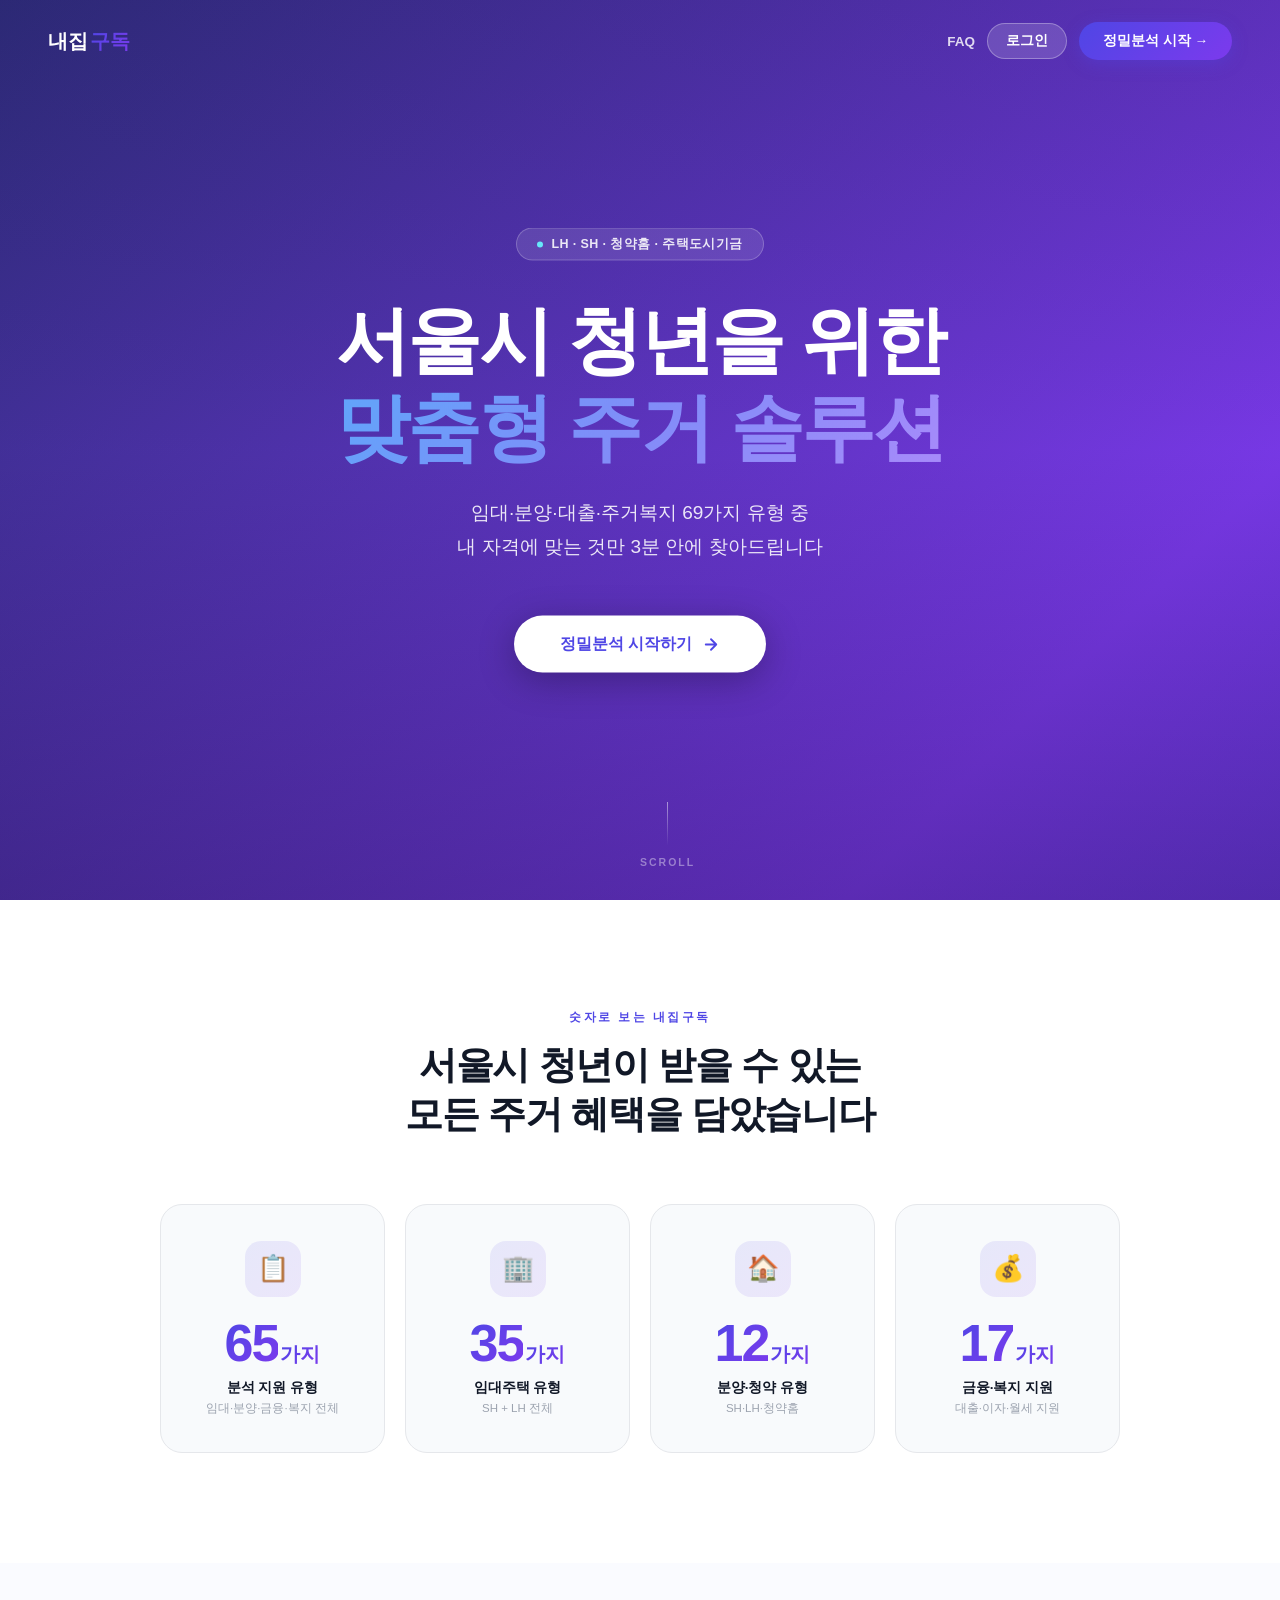
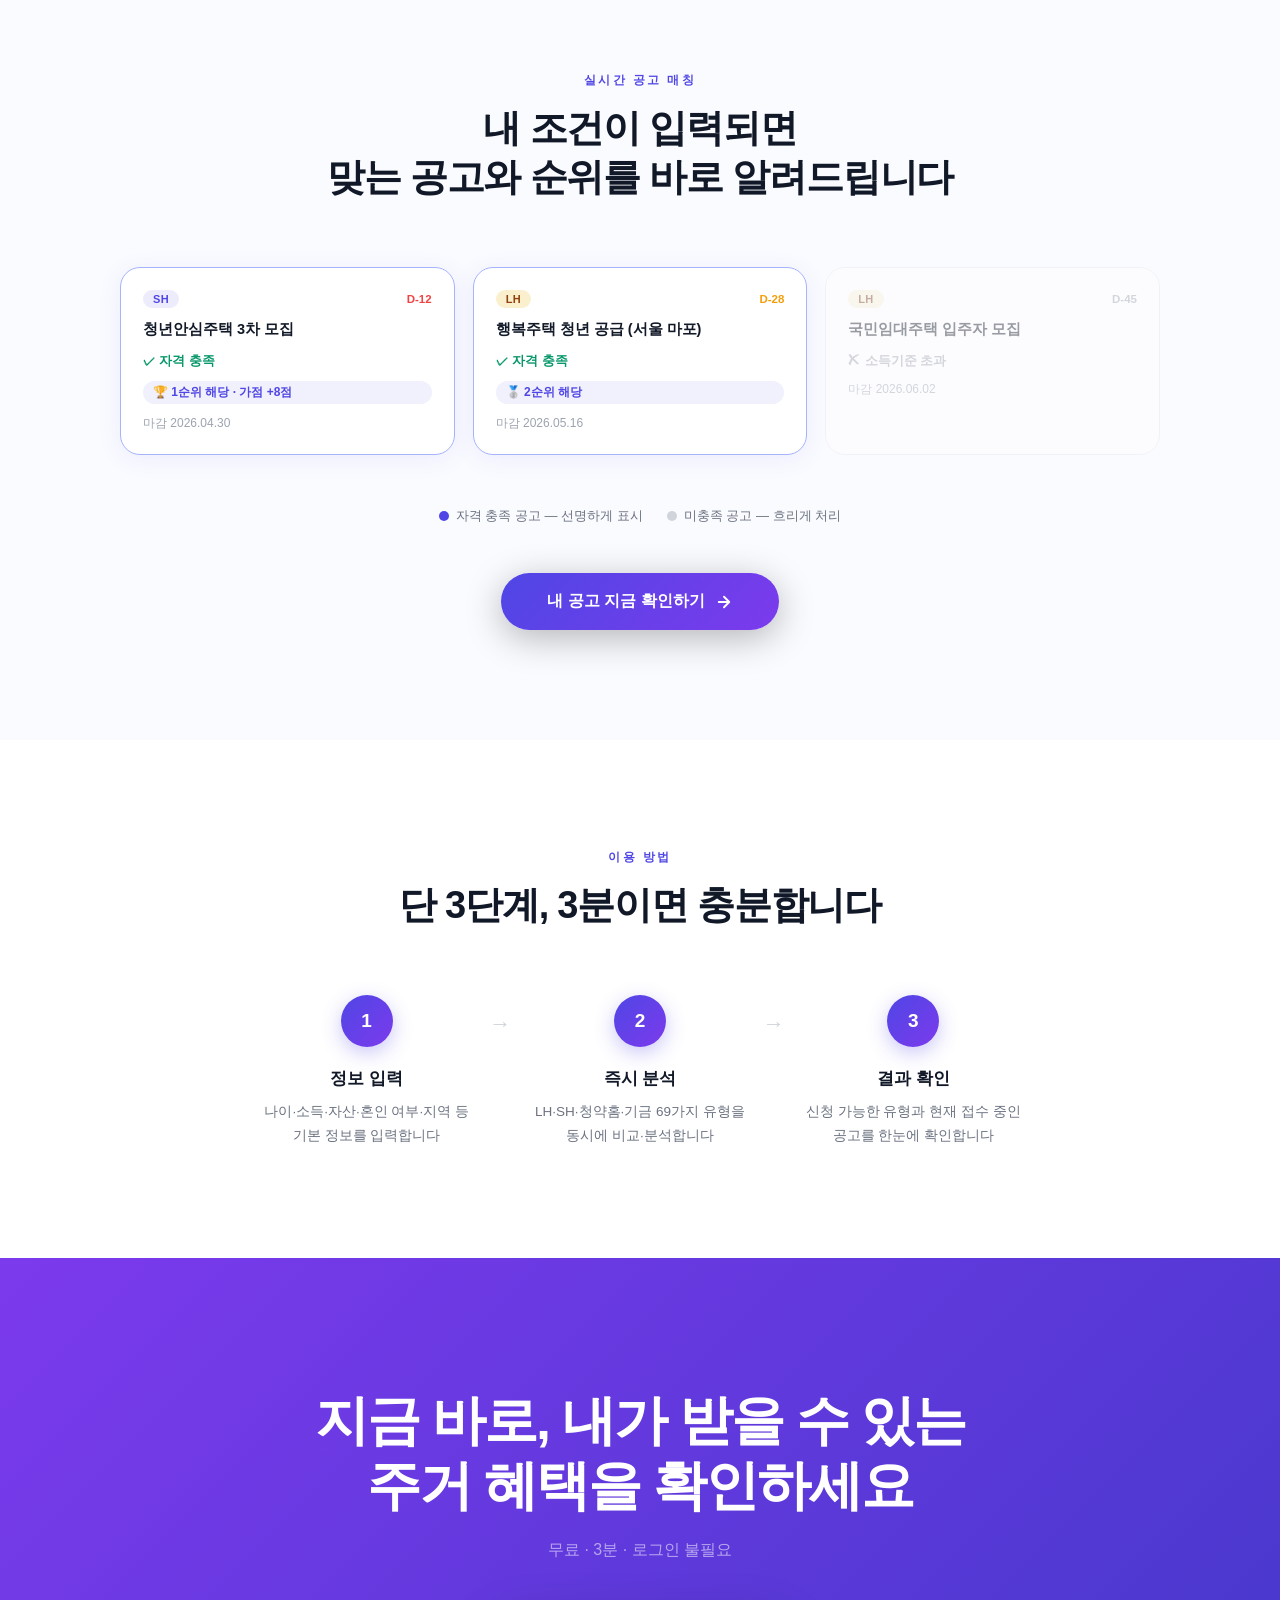
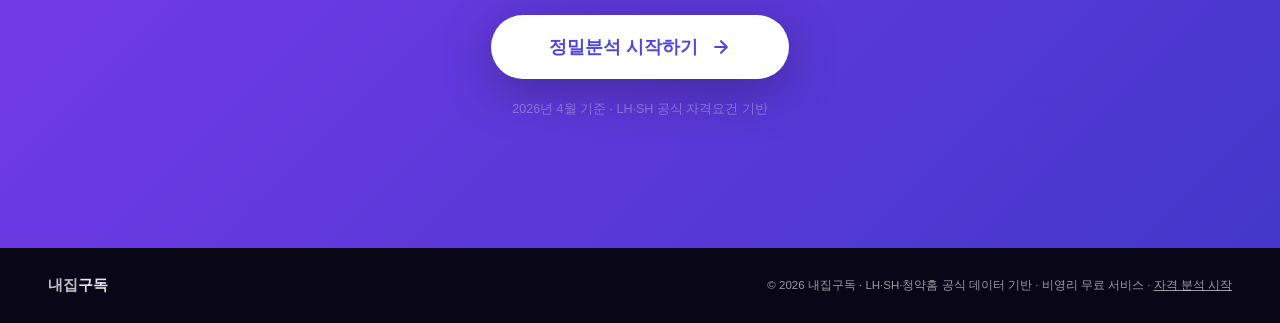
==== commit a59ce317: "feat: Google OAuth 로그인 추가 (index.html, details.html) - authSignInWithGoogle() 함수 추가 → Supabase /auth" ====
--- a/index.html
+++ b/index.html
@@ -614,7 +614,29 @@
   if(!res.ok)return null;
   const data=await res.json();return data[0]||null;
 }
-window.NJG_AUTH={getUser:authGetUser,signUp:authSignUp,signIn:authSignIn,signOut:authSignOut,onChange:authOnChange,saveConditions,loadConditions};
+function authSignInWithGoogle(){
+  const redirectTo=encodeURIComponent(window.location.origin+window.location.pathname);
+  window.location.href=`${SB_URL}/auth/v1/authorize?provider=google&redirect_to=${redirectTo}`;
+}
+// OAuth 콜백 처리 (Google 로그인 후 hash fragment 파싱)
+(function(){
+  const hash=window.location.hash;
+  if(hash&&hash.includes('access_token=')){
+    const params=new URLSearchParams(hash.slice(1));
+    const access_token=params.get('access_token');
+    const refresh_token=params.get('refresh_token');
+    const expires_in=parseInt(params.get('expires_in')||'3600');
+    if(access_token){
+      fetch(`${SB_URL}/auth/v1/user`,{headers:{'apikey':SB_KEY,'Authorization':`Bearer ${access_token}`}})
+        .then(r=>r.json()).then(user=>{
+          const session={access_token,refresh_token,expires_in,expires_at:Math.floor(Date.now()/1000)+expires_in,user};
+          _saveSession(session);_notify(user);
+          history.replaceState(null,'',window.location.pathname+window.location.search);
+        }).catch(()=>{});
+    }
+  }
+})();
+window.NJG_AUTH={getUser:authGetUser,signUp:authSignUp,signIn:authSignIn,signOut:authSignOut,onChange:authOnChange,saveConditions,loadConditions,signInWithGoogle:authSignInWithGoogle};
 })();
 </script>
 
@@ -921,6 +943,10 @@
 .auth-error.show{display:block;}
 .auth-success{font-size:.82rem;color:#15803d;background:#f0fdf4;border-radius:8px;padding:.5rem .75rem;margin-bottom:.75rem;display:none;}
 .auth-success.show{display:block;}
+.auth-divider{display:flex;align-items:center;gap:10px;margin:.75rem 0;color:#9ca3af;font-size:.8rem;}
+.auth-divider::before,.auth-divider::after{content:'';flex:1;height:1px;background:#e5e7eb;}
+.auth-btn-google{width:100%;padding:.75rem;border:1.5px solid #e5e7eb;border-radius:10px;background:#fff;color:#111;font-size:.95rem;font-weight:600;cursor:pointer;display:flex;align-items:center;justify-content:center;gap:10px;transition:background .2s,border-color .2s;margin-bottom:.25rem;}
+.auth-btn-google:hover{background:#f9fafb;border-color:#d1d5db;}
 </style>
 
 <div class="auth-overlay" id="authOverlay" onclick="if(event.target===this)closeAuthModal()">
@@ -931,6 +957,11 @@
       <p class="auth-sub">로그인하면 내 조건이 자동 저장됩니다.</p>
       <div class="auth-error" id="login-error"></div>
       <div class="auth-success" id="login-success"></div>
+      <button class="auth-btn-google" onclick="NJG_AUTH.signInWithGoogle()">
+        <svg width="18" height="18" viewBox="0 0 48 48"><path fill="#EA4335" d="M24 9.5c3.54 0 6.71 1.22 9.21 3.6l6.85-6.85C35.9 2.38 30.47 0 24 0 14.62 0 6.51 5.38 2.56 13.22l7.98 6.19C12.43 13.72 17.74 9.5 24 9.5z"/><path fill="#4285F4" d="M46.98 24.55c0-1.57-.15-3.09-.38-4.55H24v9.02h12.94c-.58 2.96-2.26 5.48-4.78 7.18l7.73 6c4.51-4.18 7.09-10.36 7.09-17.65z"/><path fill="#FBBC05" d="M10.53 28.59c-.48-1.45-.76-2.99-.76-4.59s.27-3.14.76-4.59l-7.98-6.19C.92 16.46 0 20.12 0 24c0 3.88.92 7.54 2.56 10.78l7.97-6.19z"/><path fill="#34A853" d="M24 48c6.48 0 11.93-2.13 15.89-5.81l-7.73-6c-2.15 1.45-4.92 2.3-8.16 2.3-6.26 0-11.57-4.22-13.47-9.91l-7.98 6.19C6.51 42.62 14.62 48 24 48z"/></svg>
+        Google로 로그인
+      </button>
+      <div class="auth-divider">또는</div>
       <div class="fg"><label>이메일</label><input type="email" id="login-email" placeholder="example@email.com" autocomplete="email"></div>
       <div class="fg"><label>비밀번호</label><input type="password" id="login-pw" placeholder="비밀번호" autocomplete="current-password"></div>
       <button class="auth-btn-primary" id="login-submit-btn" onclick="doLogin()">로그인</button>
@@ -941,6 +972,11 @@
       <p class="auth-sub">이메일로 무료 가입하세요.</p>
       <div class="auth-error" id="signup-error"></div>
       <div class="auth-success" id="signup-success"></div>
+      <button class="auth-btn-google" onclick="NJG_AUTH.signInWithGoogle()">
+        <svg width="18" height="18" viewBox="0 0 48 48"><path fill="#EA4335" d="M24 9.5c3.54 0 6.71 1.22 9.21 3.6l6.85-6.85C35.9 2.38 30.47 0 24 0 14.62 0 6.51 5.38 2.56 13.22l7.98 6.19C12.43 13.72 17.74 9.5 24 9.5z"/><path fill="#4285F4" d="M46.98 24.55c0-1.57-.15-3.09-.38-4.55H24v9.02h12.94c-.58 2.96-2.26 5.48-4.78 7.18l7.73 6c4.51-4.18 7.09-10.36 7.09-17.65z"/><path fill="#FBBC05" d="M10.53 28.59c-.48-1.45-.76-2.99-.76-4.59s.27-3.14.76-4.59l-7.98-6.19C.92 16.46 0 20.12 0 24c0 3.88.92 7.54 2.56 10.78l7.97-6.19z"/><path fill="#34A853" d="M24 48c6.48 0 11.93-2.13 15.89-5.81l-7.73-6c-2.15 1.45-4.92 2.3-8.16 2.3-6.26 0-11.57-4.22-13.47-9.91l-7.98 6.19C6.51 42.62 14.62 48 24 48z"/></svg>
+        Google로 가입
+      </button>
+      <div class="auth-divider">또는</div>
       <div class="fg"><label>이메일</label><input type="email" id="signup-email" placeholder="example@email.com" autocomplete="email"></div>
       <div class="fg"><label>비밀번호 <span style="font-weight:400;color:#9ca3af;">(6자 이상)</span></label><input type="password" id="signup-pw" placeholder="비밀번호 6자 이상" autocomplete="new-password"></div>
       <button class="auth-btn-primary" id="signup-submit-btn" onclick="doSignUp()">회원가입</button>
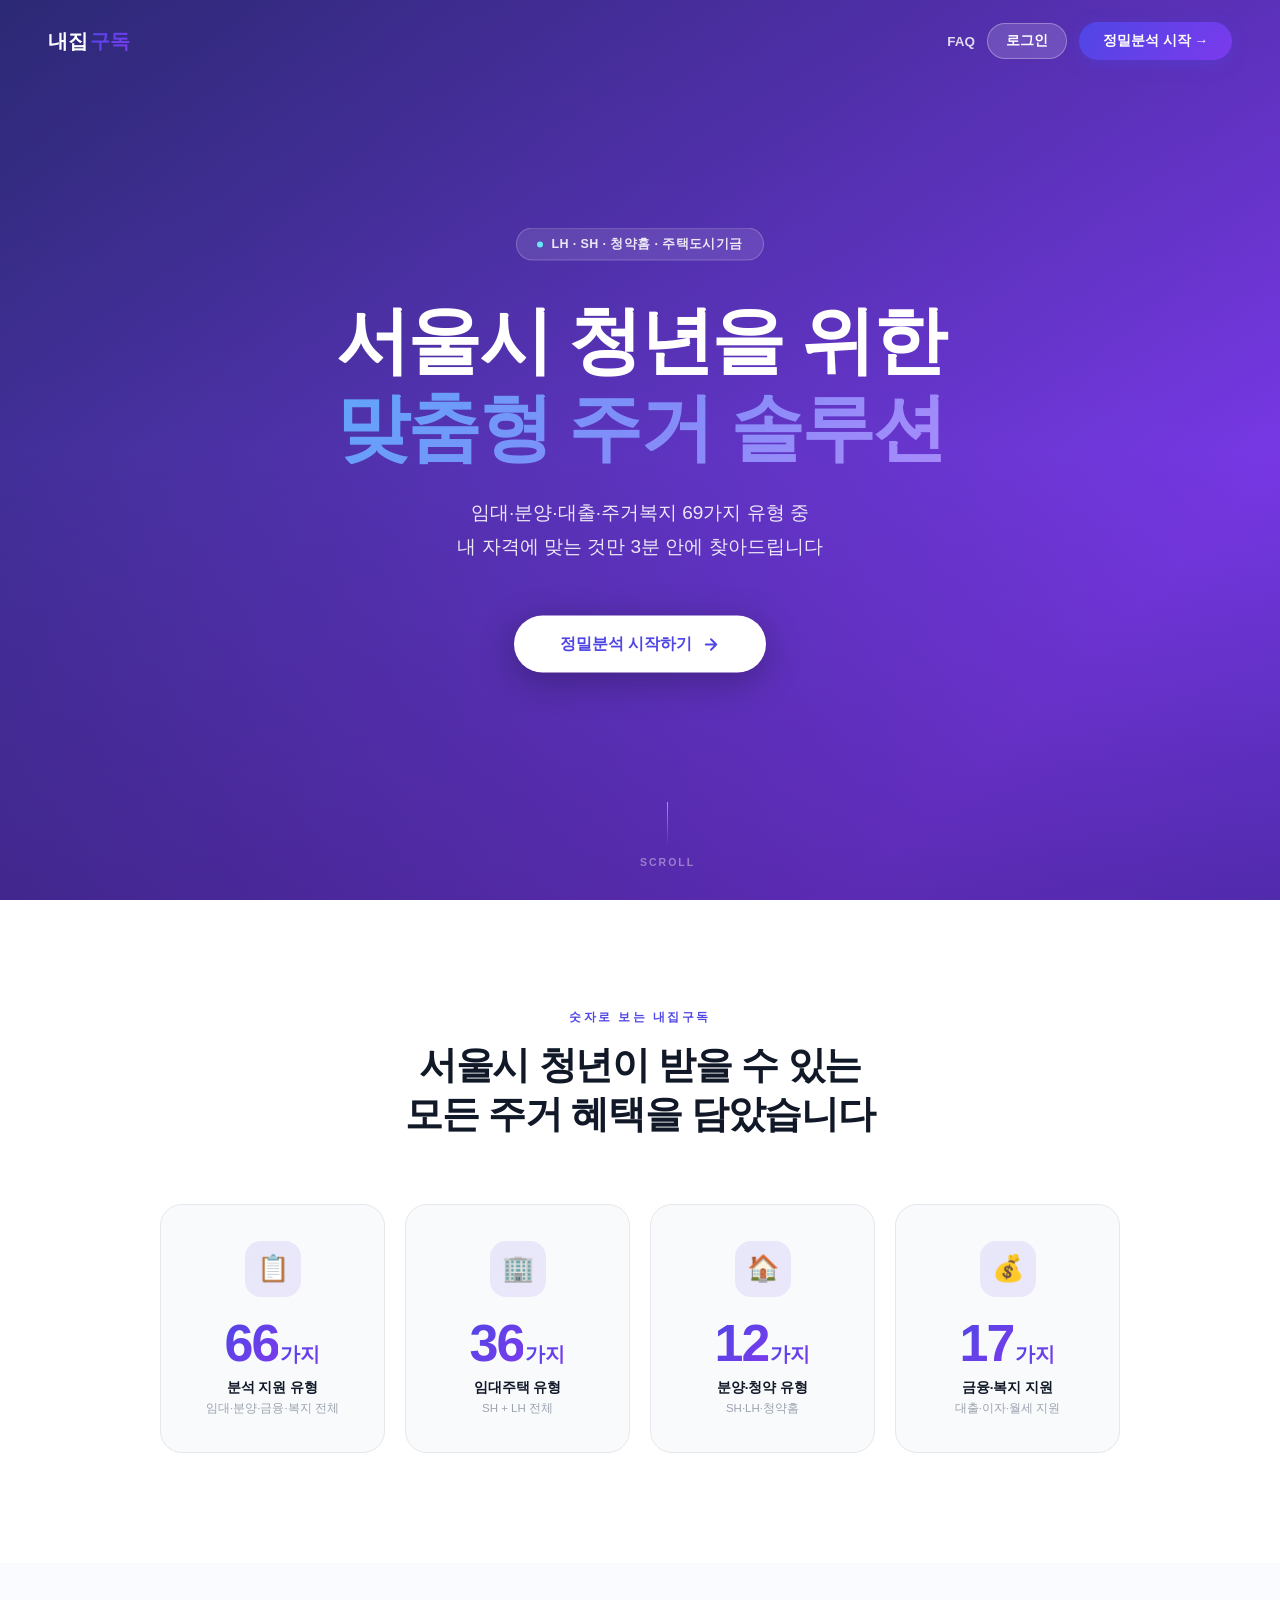
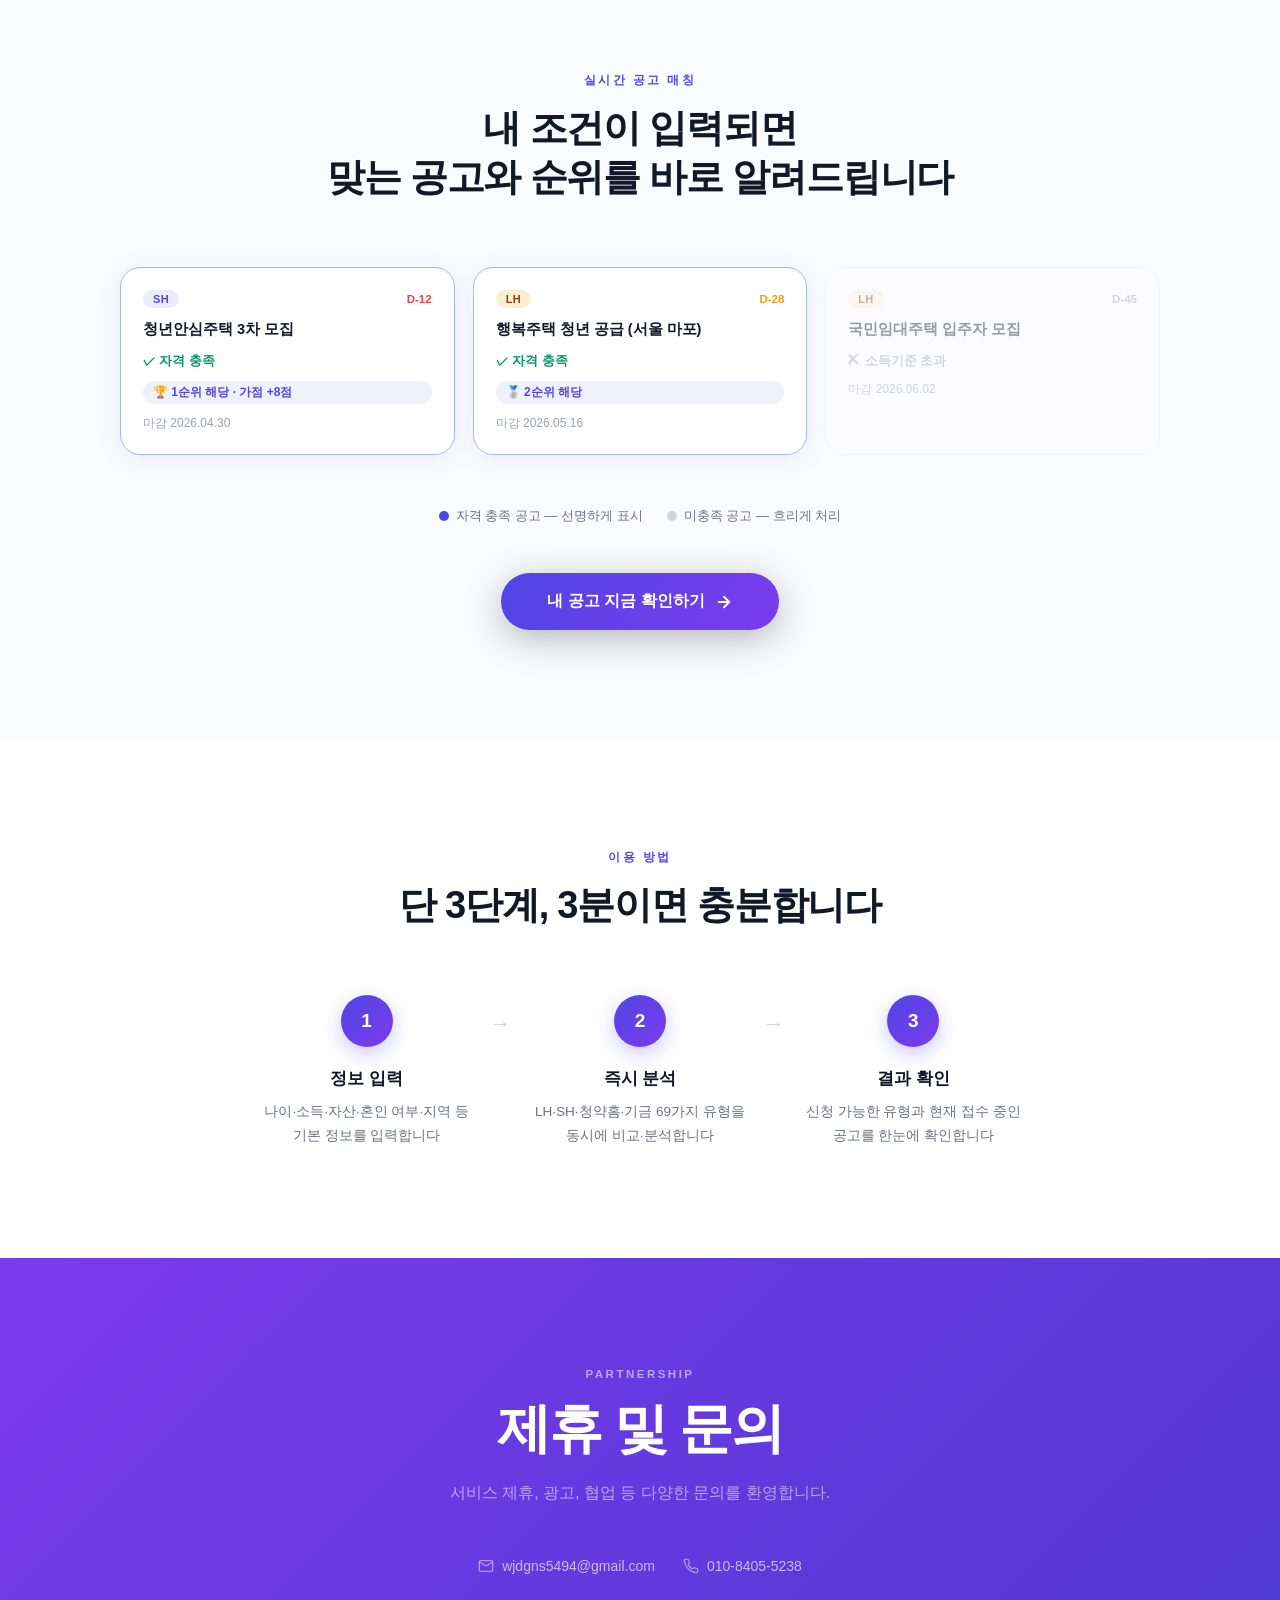
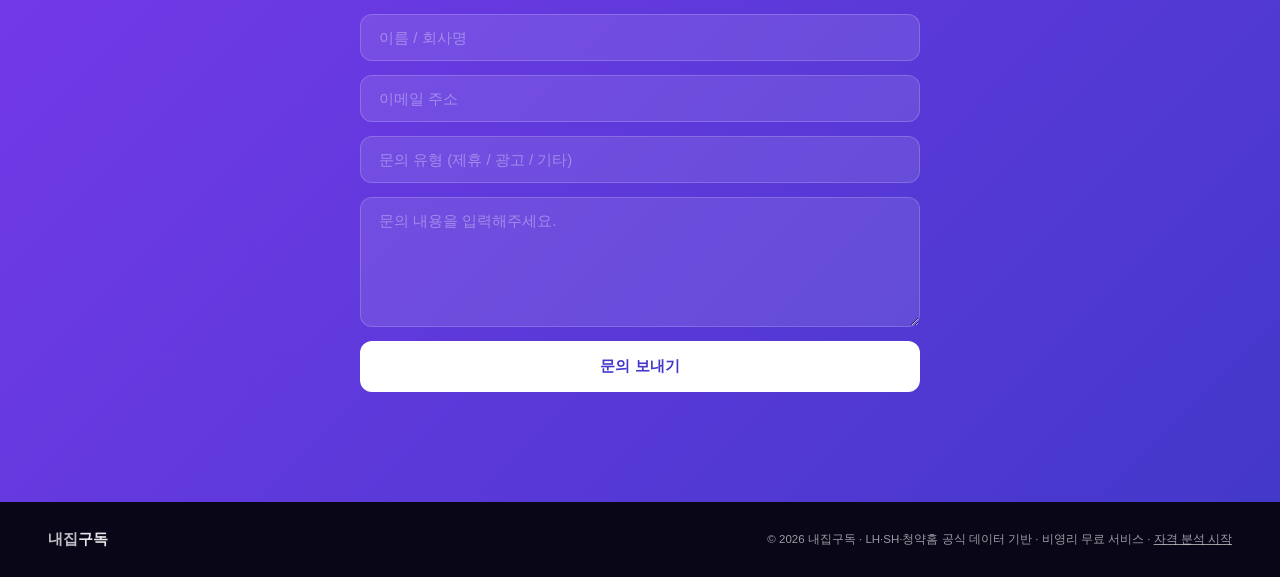
==== commit 1f0163bd: "feat: S5 제휴문의 폼 추가 (Formspree)" ====
--- a/index.html
+++ b/index.html
@@ -482,9 +482,9 @@
 .how-title { font-size: 17px; font-weight: 800; color: var(--text); margin-bottom: 10px; }
 .how-desc { font-size: 13.5px; color: var(--text2); line-height: 1.8; word-break: keep-all; }
 
-/* ══ S5 CTA ══ */
+/* ══ S5 제휴문의 ══ */
 #cta {
-  padding: 130px 24px;
+  padding: 110px 24px;
   background: linear-gradient(-45deg, #0f0c29, #302b63, #4338ca, #7c3aed);
   background-size: 300% 300%;
   animation: gradMove 12s ease infinite;
@@ -512,6 +512,33 @@
 .cta-btn svg { transition: transform .22s; }
 .cta-btn:hover svg { transform: translateX(4px); }
 .cta-note { margin-top: 22px; font-size: 12.5px; color: rgba(255,255,255,.3); }
+.contact-wrap { max-width: 560px; margin: 0 auto; }
+.contact-info { display: flex; gap: 28px; justify-content: center; margin-bottom: 40px; flex-wrap: wrap; }
+.contact-info-item { display: flex; align-items: center; gap: 8px; color: rgba(255,255,255,.65); font-size: 14px; }
+.contact-info-item svg { opacity: .7; flex-shrink: 0; }
+.contact-form { display: flex; flex-direction: column; gap: 14px; }
+.contact-form input,
+.contact-form textarea {
+  width: 100%; padding: 14px 18px;
+  background: rgba(255,255,255,.1); border: 1.5px solid rgba(255,255,255,.18);
+  border-radius: 12px; color: #fff; font-size: 15px; font-family: inherit;
+  outline: none; transition: border-color .2s, background .2s;
+  box-sizing: border-box;
+}
+.contact-form input::placeholder,
+.contact-form textarea::placeholder { color: rgba(255,255,255,.35); }
+.contact-form input:focus,
+.contact-form textarea:focus { border-color: rgba(255,255,255,.5); background: rgba(255,255,255,.15); }
+.contact-form textarea { resize: vertical; min-height: 130px; }
+.contact-submit {
+  padding: 16px; border: none; border-radius: 12px;
+  background: #fff; color: #4338ca; font-size: 15px; font-weight: 800;
+  cursor: pointer; transition: transform .2s, box-shadow .2s;
+  font-family: inherit;
+}
+.contact-submit:hover { transform: translateY(-2px); box-shadow: 0 12px 40px rgba(0,0,0,.25); }
+.contact-success { display: none; text-align: center; padding: 24px; color: rgba(255,255,255,.8); font-size: 15px; }
+@media(max-width:600px){ .contact-info { gap: 16px; } }
 
 /* ══ FOOTER ══ */
 #footer {
@@ -614,6 +641,10 @@
   if(!res.ok)return null;
   const data=await res.json();return data[0]||null;
 }
+async function authResetPassword(email){
+  const res=await fetch(`${SB_URL}/auth/v1/recover`,{method:'POST',headers:_headers(),body:JSON.stringify({email,options:{redirectTo:'https://homesubscribe.org/reset.html'}})});
+  if(!res.ok){const d=await res.json();throw new Error(d.msg||d.message||'전송 실패');}
+}
 function authSignInWithGoogle(){
   const redirectTo=encodeURIComponent(window.location.origin+window.location.pathname);
   window.location.href=`${SB_URL}/auth/v1/authorize?provider=google&redirect_to=${redirectTo}`;
@@ -636,7 +667,7 @@
     }
   }
 })();
-window.NJG_AUTH={getUser:authGetUser,signUp:authSignUp,signIn:authSignIn,signOut:authSignOut,onChange:authOnChange,saveConditions,loadConditions,signInWithGoogle:authSignInWithGoogle};
+window.NJG_AUTH={getUser:authGetUser,signUp:authSignUp,signIn:authSignIn,signOut:authSignOut,onChange:authOnChange,saveConditions,loadConditions,signInWithGoogle:authSignInWithGoogle,resetPassword:authResetPassword};
 })();
 </script>
 
@@ -839,17 +870,33 @@
   </div>
 </section>
 
-<!-- ══ S5 CTA ══ -->
-<section id="cta" aria-label="서비스 시작">
-  <h2 class="cta-title anim">지금 바로, 내가 받을 수 있는<br>주거 혜택을 확인하세요</h2>
-  <p class="cta-sub anim d1">무료 · 3분 · 로그인 불필요</p>
-  <div class="anim d2">
-    <a href="./details.html" class="cta-btn">
-      정밀분석 시작하기
-      <svg width="20" height="20" viewBox="0 0 24 24" fill="none" stroke="currentColor" stroke-width="2.5" stroke-linecap="round" stroke-linejoin="round"><path d="M5 12h14M12 5l7 7-7 7"/></svg>
-    </a>
+<!-- ══ S5 제휴문의 ══ -->
+<section id="cta" aria-label="제휴문의">
+  <div class="contact-wrap">
+    <div class="sec-eyebrow anim" style="color:rgba(255,255,255,.55);">Partnership</div>
+    <h2 class="cta-title anim d1">제휴 및 문의</h2>
+    <p class="cta-sub anim d1">서비스 제휴, 광고, 협업 등 다양한 문의를 환영합니다.</p>
+    <div class="contact-info anim d2">
+      <div class="contact-info-item">
+        <svg width="16" height="16" fill="none" stroke="currentColor" stroke-width="2" viewBox="0 0 24 24"><path d="M4 4h16c1.1 0 2 .9 2 2v12c0 1.1-.9 2-2 2H4c-1.1 0-2-.9-2-2V6c0-1.1.9-2 2-2z"/><polyline points="22,6 12,12 2,6"/></svg>
+        wjdgns5494@gmail.com
+      </div>
+      <div class="contact-info-item">
+        <svg width="16" height="16" fill="none" stroke="currentColor" stroke-width="2" viewBox="0 0 24 24"><path d="M22 16.92v3a2 2 0 0 1-2.18 2 19.79 19.79 0 0 1-8.63-3.07A19.5 19.5 0 0 1 4.69 12a19.79 19.79 0 0 1-3.07-8.67A2 2 0 0 1 3.61 2h3a2 2 0 0 1 2 1.72c.127.96.361 1.903.7 2.81a2 2 0 0 1-.45 2.11L7.91 9.91a16 16 0 0 0 6.29 6.29l.91-.86a2 2 0 0 1 2.11-.45c.907.339 1.85.573 2.81.7A2 2 0 0 1 22 16.92z"/></svg>
+        010-8405-5238
+      </div>
+    </div>
+    <form class="contact-form anim d2" action="https://formspree.io/f/xnjbwzvq" method="POST" id="contact-form">
+      <input type="text" name="name" placeholder="이름 / 회사명" required>
+      <input type="email" name="email" placeholder="이메일 주소" required>
+      <input type="text" name="subject" placeholder="문의 유형 (제휴 / 광고 / 기타)">
+      <textarea name="message" placeholder="문의 내용을 입력해주세요." required></textarea>
+      <button type="submit" class="contact-submit">문의 보내기</button>
+    </form>
+    <div class="contact-success" id="contact-success">
+      ✅ 문의가 접수되었습니다. 빠른 시일 내에 답변드리겠습니다.
+    </div>
   </div>
-  <p class="cta-note anim d3">2026년 4월 기준 · LH·SH 공식 자격요건 기반</p>
 </section>
 
 </main><!-- /#main-content -->
@@ -918,6 +965,37 @@
 },{threshold:0.3});
 document.querySelectorAll('[data-target]').forEach(el=>cio.observe(el));
 
+})();
+</script>
+
+<script>
+// 제휴문의 폼 — AJAX 제출 (Formspree)
+(function(){
+  const form = document.getElementById('contact-form');
+  if (!form) return;
+  form.addEventListener('submit', async function(e) {
+    e.preventDefault();
+    const btn = form.querySelector('.contact-submit');
+    btn.textContent = '전송 중...';
+    btn.disabled = true;
+    try {
+      const res = await fetch(form.action, {
+        method: 'POST',
+        body: new FormData(form),
+        headers: { 'Accept': 'application/json' }
+      });
+      if (res.ok) {
+        form.style.display = 'none';
+        document.getElementById('contact-success').style.display = 'block';
+      } else {
+        btn.textContent = '전송 실패 — 다시 시도해주세요';
+        btn.disabled = false;
+      }
+    } catch {
+      btn.textContent = '전송 실패 — 다시 시도해주세요';
+      btn.disabled = false;
+    }
+  });
 })();
 </script>
 
@@ -965,7 +1043,16 @@
       <div class="fg"><label>이메일</label><input type="email" id="login-email" placeholder="example@email.com" autocomplete="email"></div>
       <div class="fg"><label>비밀번호</label><input type="password" id="login-pw" placeholder="비밀번호" autocomplete="current-password"></div>
       <button class="auth-btn-primary" id="login-submit-btn" onclick="doLogin()">로그인</button>
-      <p class="auth-switch">계정이 없으신가요? <a onclick="switchAuthTab('signup')">회원가입</a></p>
+      <p class="auth-switch">계정이 없으신가요? <a onclick="switchAuthTab('signup')">회원가입</a> · <a onclick="switchAuthTab('reset')">비밀번호 찾기</a></p>
+    </div>
+    <div id="auth-reset-form" style="display:none;">
+      <h2>비밀번호 찾기</h2>
+      <p class="auth-sub">가입한 이메일로 재설정 링크를 보내드립니다.</p>
+      <div class="auth-error" id="reset-error"></div>
+      <div class="auth-success" id="reset-success"></div>
+      <div class="fg"><label>이메일</label><input type="email" id="reset-email" placeholder="example@email.com" autocomplete="email"></div>
+      <button class="auth-btn-primary" id="reset-submit-btn" onclick="doResetPassword()">재설정 링크 보내기</button>
+      <p class="auth-switch"><a onclick="switchAuthTab('login')">← 로그인으로 돌아가기</a></p>
     </div>
     <div id="auth-signup-form" style="display:none;">
       <h2>회원가입</h2>
@@ -996,10 +1083,24 @@
 function switchAuthTab(tab) {
   document.getElementById('auth-login-form').style.display  = tab === 'login'  ? '' : 'none';
   document.getElementById('auth-signup-form').style.display = tab === 'signup' ? '' : 'none';
-  ['login-error','login-success','signup-error','signup-success'].forEach(id => {
+  document.getElementById('auth-reset-form').style.display  = tab === 'reset'  ? '' : 'none';
+  ['login-error','login-success','signup-error','signup-success','reset-error','reset-success'].forEach(id => {
     const el = document.getElementById(id);
     if (el) { el.classList.remove('show'); el.textContent = ''; }
   });
+}
+async function doResetPassword() {
+  const email = document.getElementById('reset-email').value.trim();
+  const btn   = document.getElementById('reset-submit-btn');
+  document.getElementById('reset-error').classList.remove('show');
+  if (!email) { setAuthError('reset-error', '이메일을 입력해주세요.'); return; }
+  btn.disabled = true; btn.textContent = '전송 중...';
+  try {
+    await NJG_AUTH.resetPassword(email);
+    setAuthSuccess('reset-success', '✅ 재설정 링크를 이메일로 보냈습니다. 메일함을 확인해주세요.');
+  } catch(e) {
+    setAuthError('reset-error', e.message);
+  } finally { btn.disabled = false; btn.textContent = '재설정 링크 보내기'; }
 }
 function setAuthError(id, msg) {
   const el = document.getElementById(id);
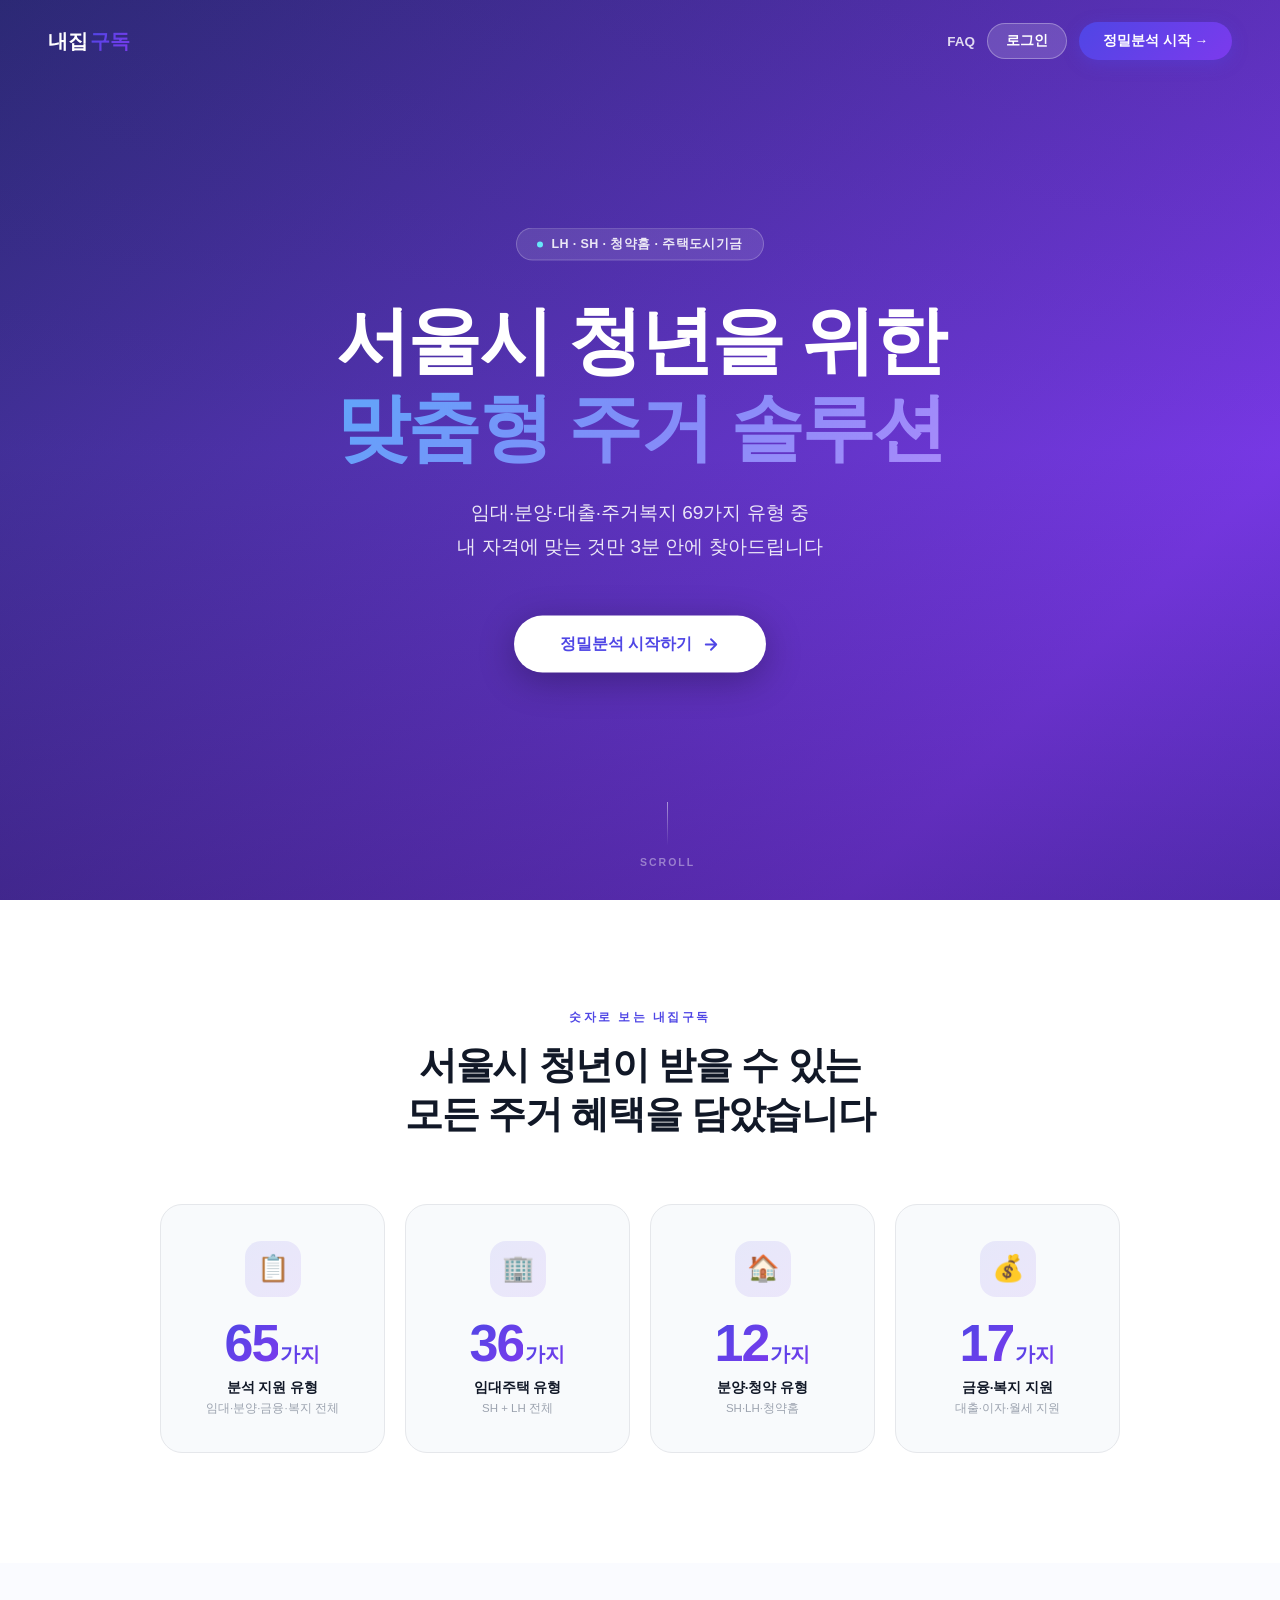
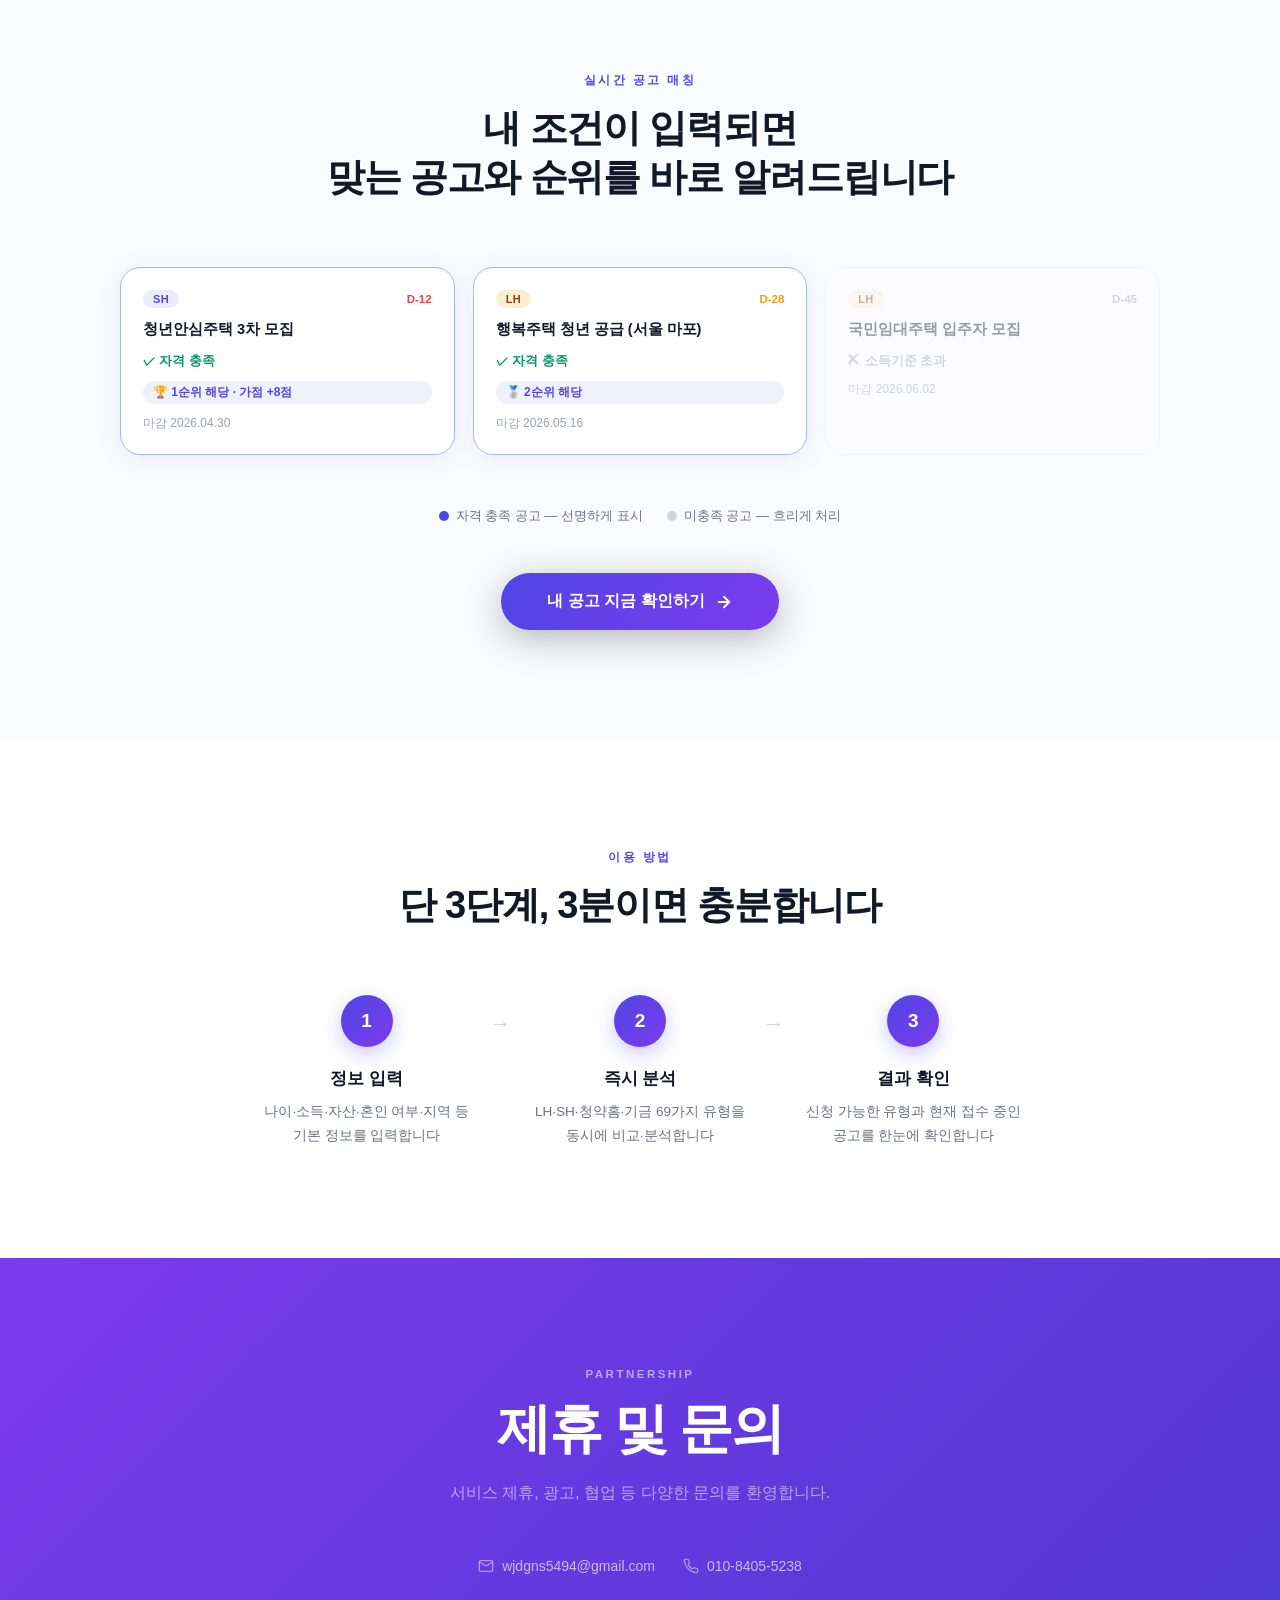
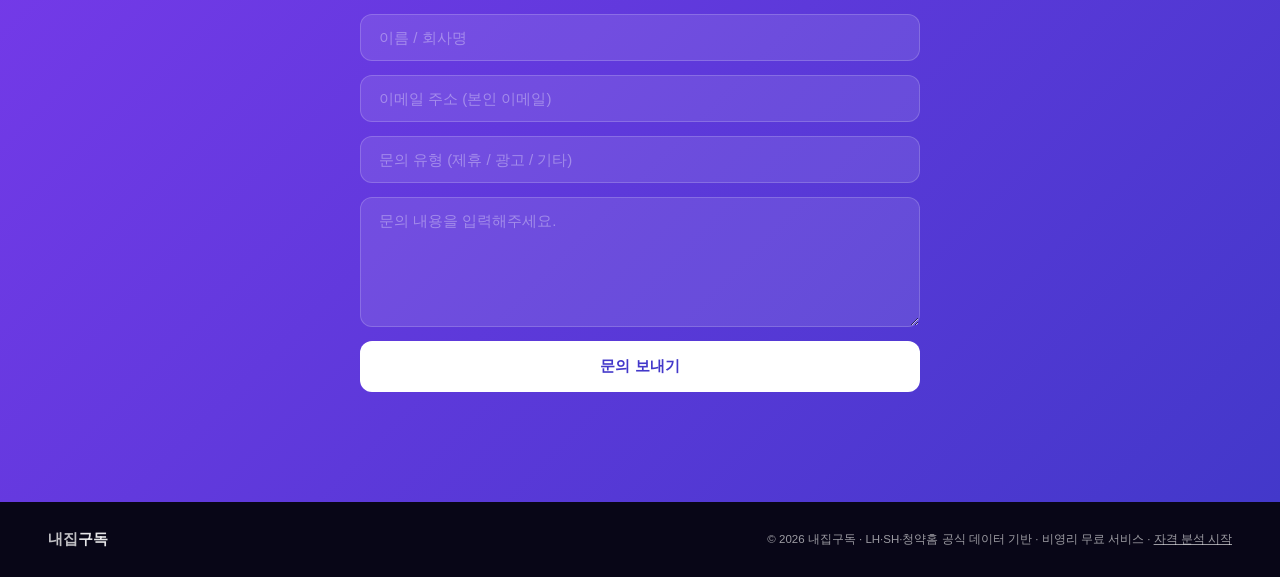
==== commit 2bfa83d7: "fix: 제휴문의 이메일 placeholder 수정" ====
--- a/index.html
+++ b/index.html
@@ -888,7 +888,7 @@
     </div>
     <form class="contact-form anim d2" action="https://formspree.io/f/xnjbwzvq" method="POST" id="contact-form">
       <input type="text" name="name" placeholder="이름 / 회사명" required>
-      <input type="email" name="email" placeholder="이메일 주소" required>
+      <input type="email" name="email" placeholder="이메일 주소 (본인 이메일)" required>
       <input type="text" name="subject" placeholder="문의 유형 (제휴 / 광고 / 기타)">
       <textarea name="message" placeholder="문의 내용을 입력해주세요." required></textarea>
       <button type="submit" class="contact-submit">문의 보내기</button>
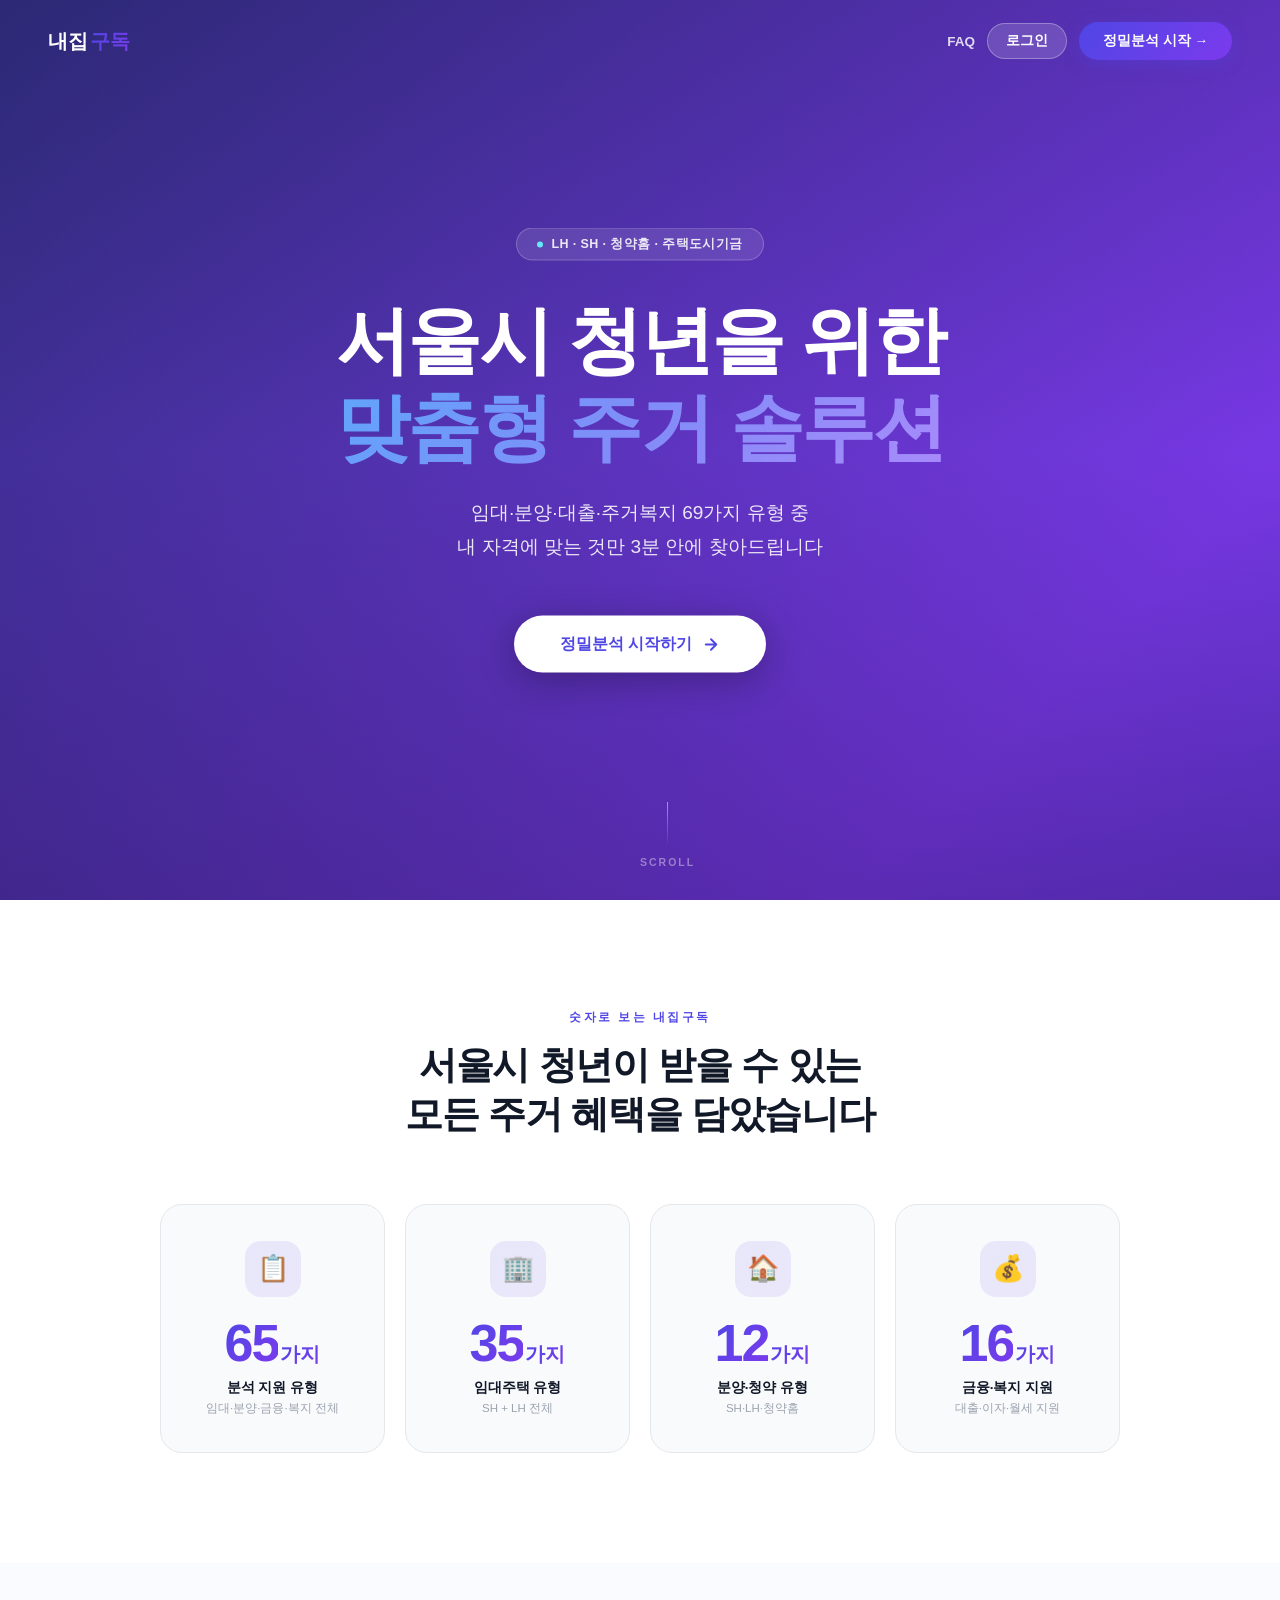
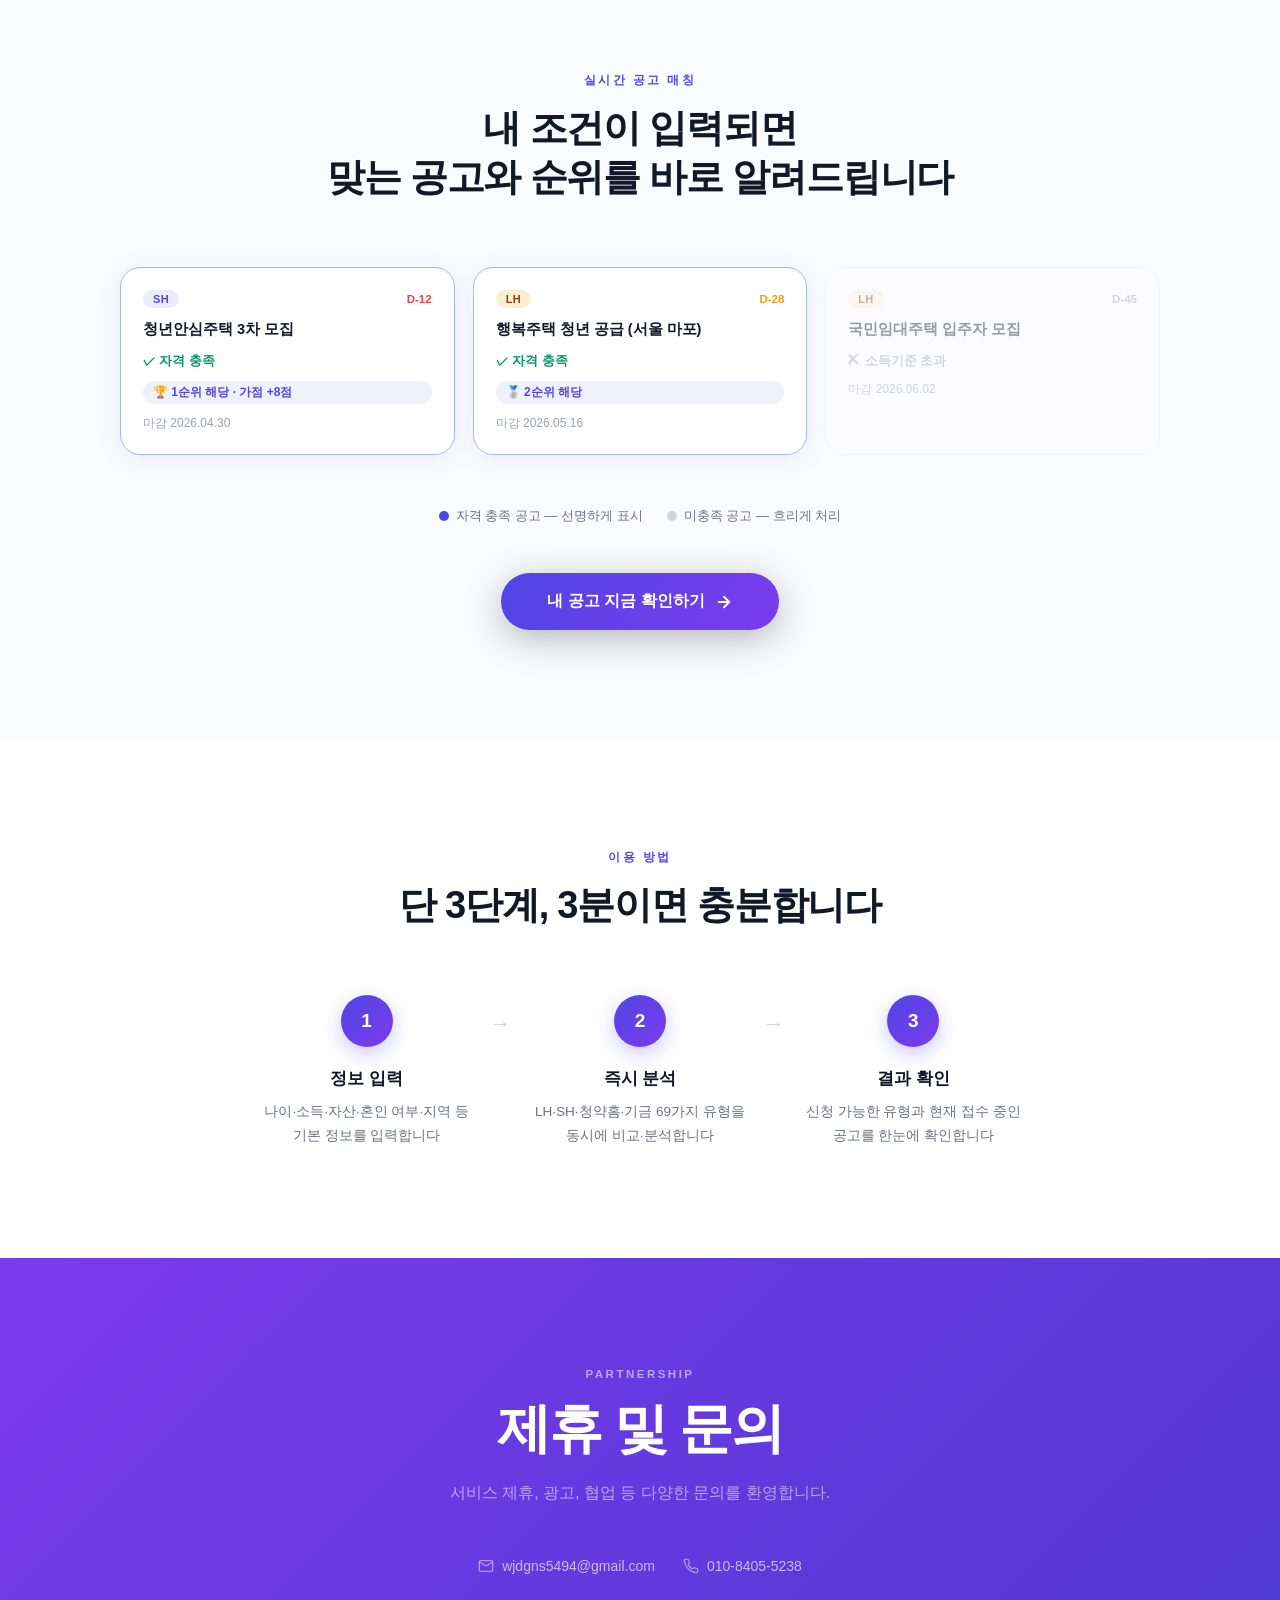
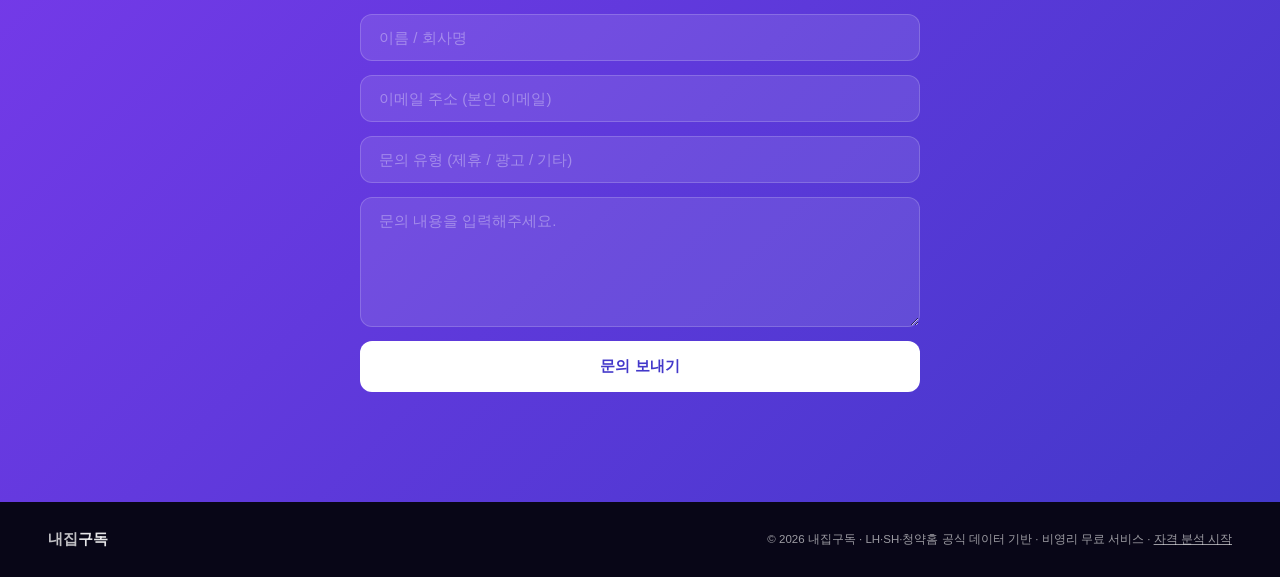
==== commit 1260ab70: "fix: canonical·sitemap·JSON-LD URL에서 .html 확장자 제거 (SEO 리디렉션 오류 해결) Cloudflare가 .html → 확장자 없는 URL로 3" ====
--- a/index.html
+++ b/index.html
@@ -50,7 +50,7 @@
         "@type": "SearchAction",
         "target": {
           "@type": "EntryPoint",
-          "urlTemplate": "https://homesubscribe.org/details.html"
+          "urlTemplate": "https://homesubscribe.org/details"
         },
         "query-input": "내 조건 입력"
       }
@@ -158,6 +158,13 @@
 </script>
 
 <link rel="icon" type="image/svg+xml" href="favicon.svg">
+<link rel="manifest" href="/manifest.json">
+<meta name="theme-color" content="#4f46e5">
+<meta name="mobile-web-app-capable" content="yes">
+<meta name="apple-mobile-web-app-capable" content="yes">
+<meta name="apple-mobile-web-app-status-bar-style" content="default">
+<meta name="apple-mobile-web-app-title" content="내집구독">
+<link rel="apple-touch-icon" href="/icons/icon-192.png">
 <!-- ── 성능 힌트 ── -->
 <link rel="preload" as="video" href="assets/videos/hero_mobile.mp4" type="video/mp4">
 <link rel="prefetch" href="./details.html">
@@ -1141,5 +1148,12 @@
   } finally { btn.disabled = false; btn.textContent = '회원가입'; }
 }
 </script>
+<script>
+if ('serviceWorker' in navigator) {
+  window.addEventListener('load', () => {
+    navigator.serviceWorker.register('/sw.js').catch(() => {});
+  });
+}
+</script>
 </body>
 </html>
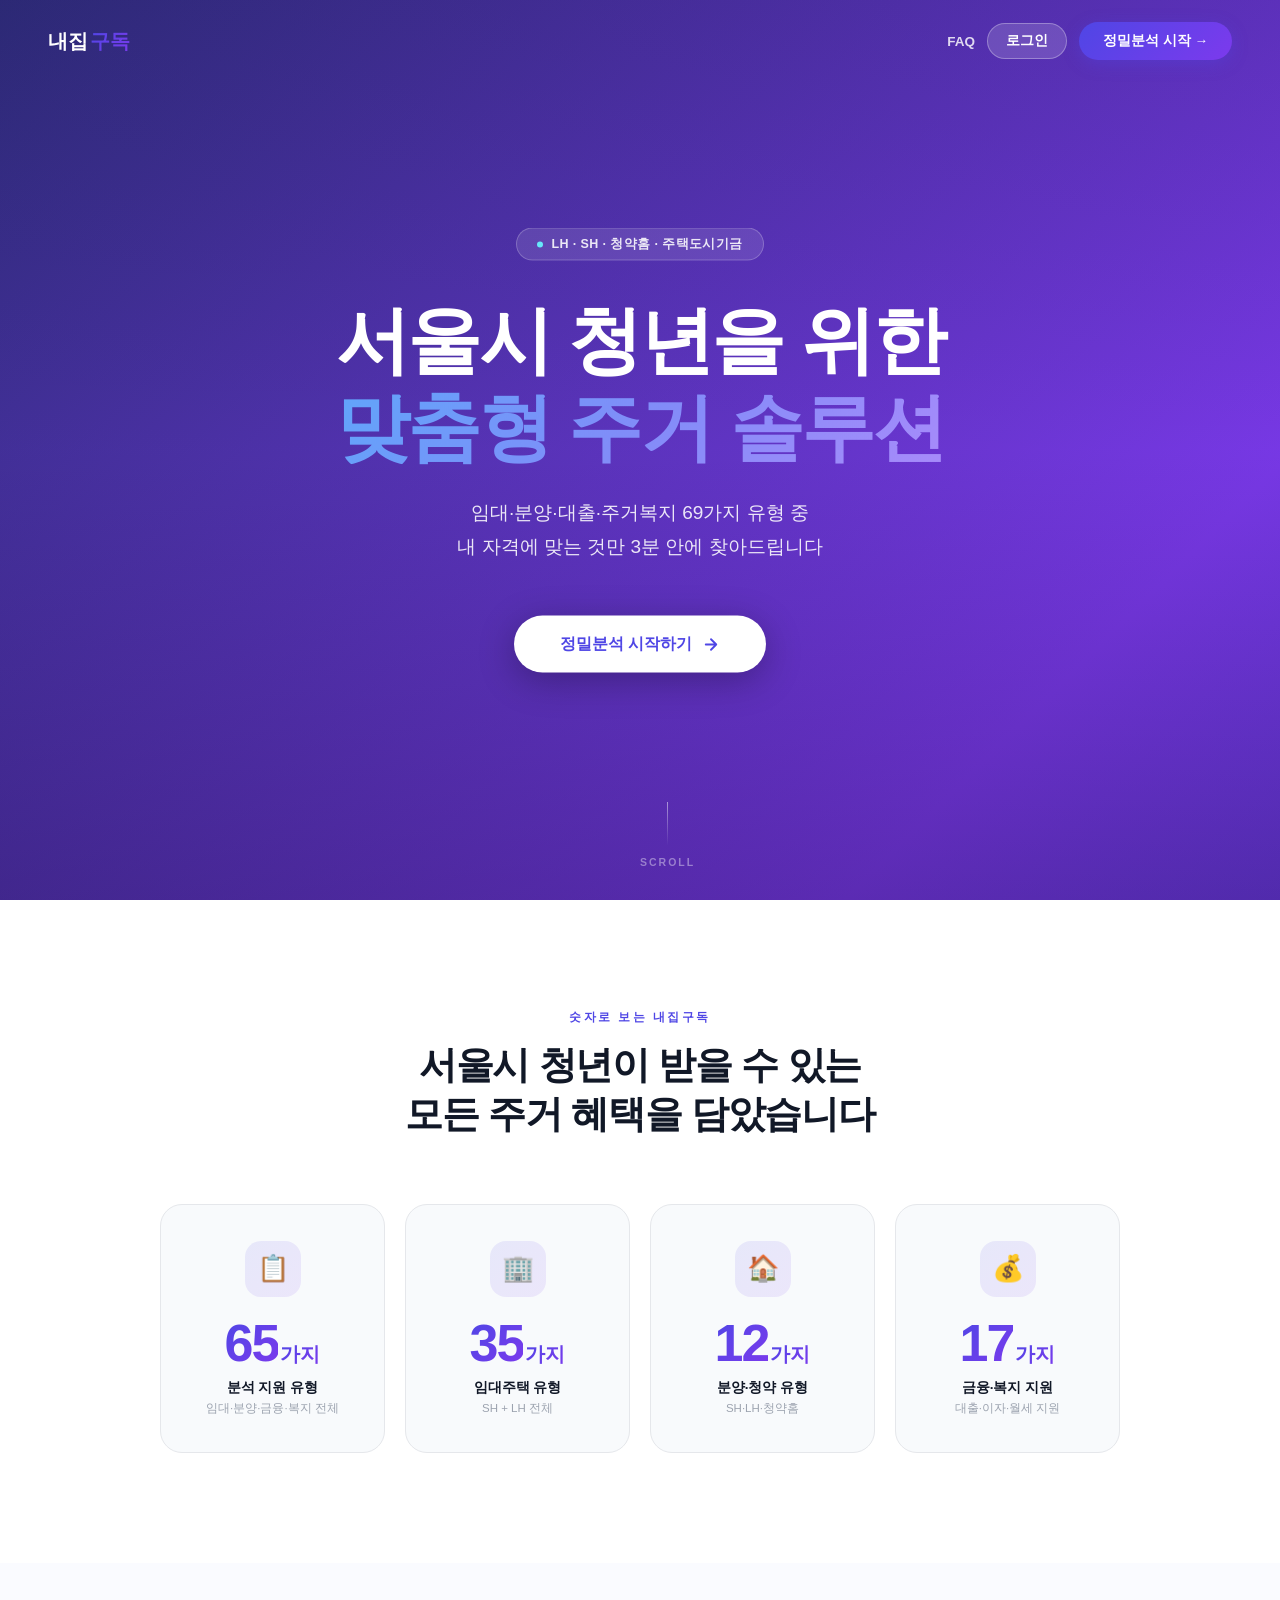
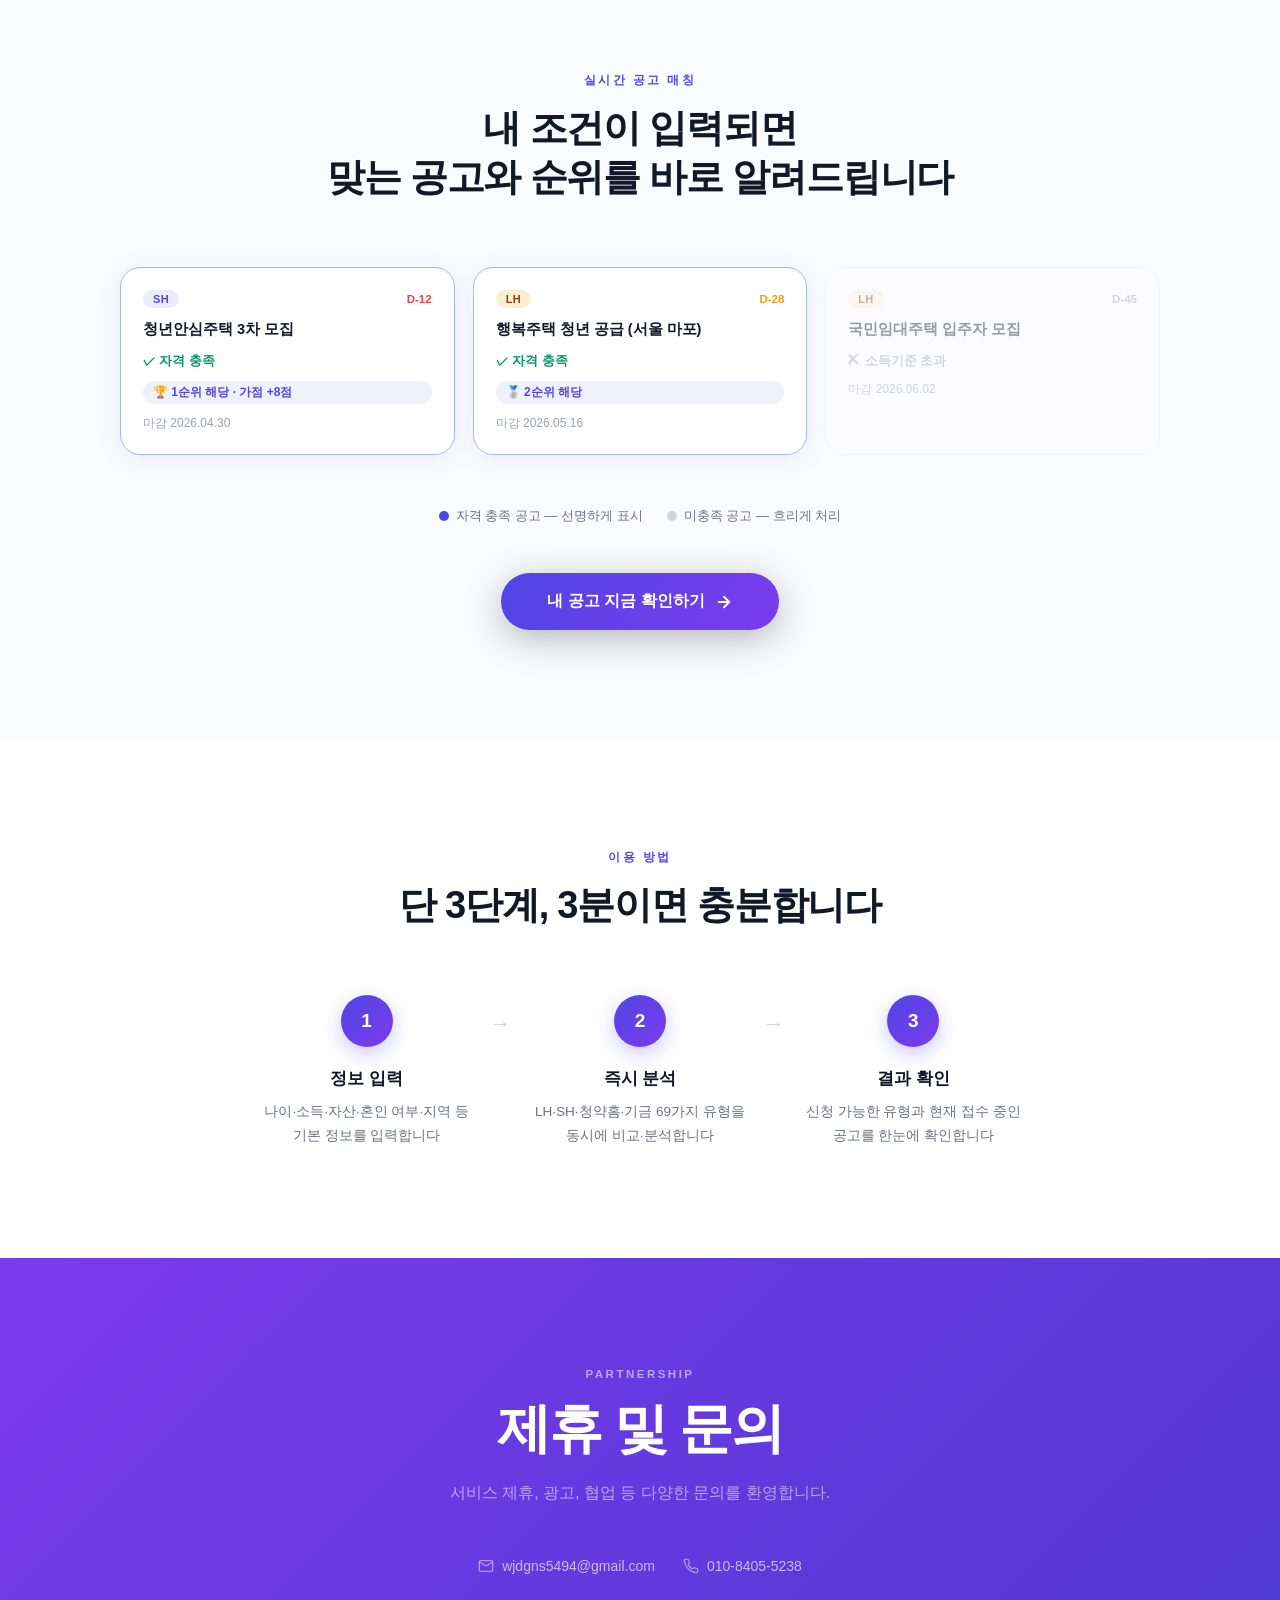
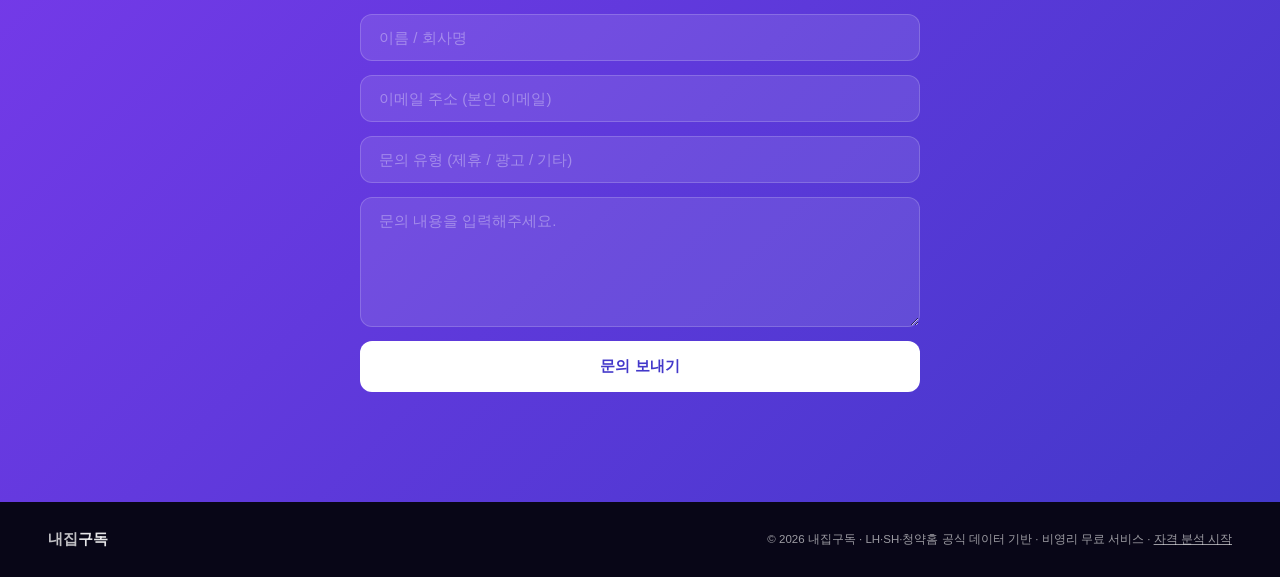
==== commit ce407568: "fix: manifest·HTML 경로를 /week1/ 기준으로 수정 (PWABuilder 인식 복구) GitHub Pages 서브디렉토리 배포 시 /manifest.json이 4" ====
--- a/index.html
+++ b/index.html
@@ -158,7 +158,7 @@
 </script>
 
 <link rel="icon" type="image/svg+xml" href="favicon.svg">
-<link rel="manifest" href="/manifest.json">
+<link rel="manifest" href="/week1/manifest.json">
 <meta name="theme-color" content="#4f46e5">
 <meta name="mobile-web-app-capable" content="yes">
 <meta name="apple-mobile-web-app-capable" content="yes">
